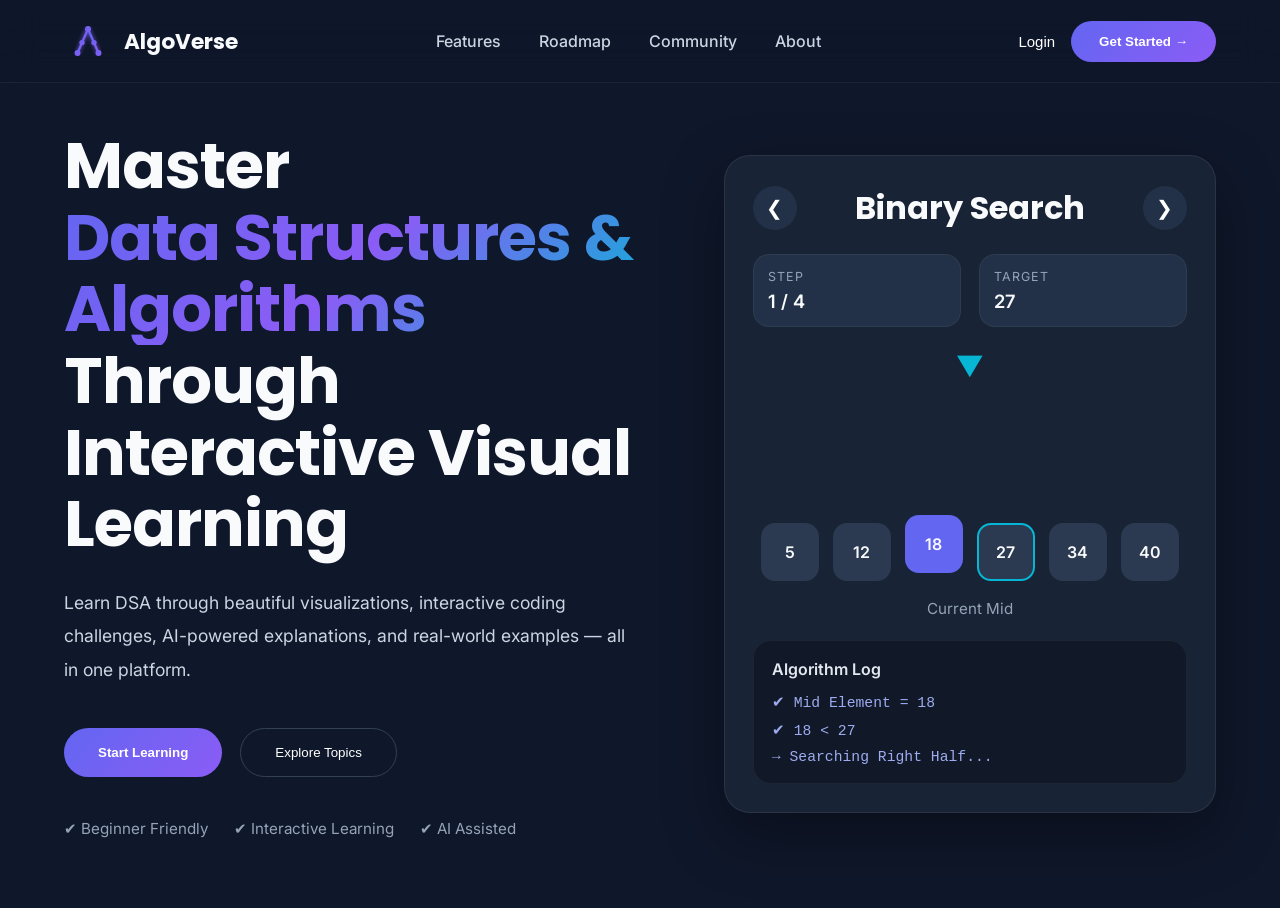
==== frontend/index.html @ 64bc66a9 "Build interactive hero demo for AlgoVerse" ====
<!DOCTYPE html>
<html lang="en">

<head>

    <meta charset="UTF-8">
    <meta name="viewport" content="width=device-width, initial-scale=1.0">

    <title>AlgoVerse | Learn DSA Visually</title>

    <link rel="icon" type="image/svg+xml" href="assets/favicon.svg">

    <!-- Google Fonts -->

    <link rel="preconnect" href="https://fonts.googleapis.com">

    <link rel="preconnect" href="https://fonts.gstatic.com" crossorigin>

    <link href="https://fonts.googleapis.com/css2?family=Inter:wght@300;400;500;600;700&family=Poppins:wght@500;600;700;800&display=swap" rel="stylesheet">

    <link rel="stylesheet" href="css/style.css">

</head>

<body>

    <!-- ===========================
            NAVBAR
    ============================ -->

    <nav class="navbar">

        <div class="container">

            <div class="logo">

                <img src="assets/logo.svg" alt="AlgoVerse Logo" class="logo-image">

                <span>AlgoVerse</span>

            </div>

            <ul class="nav-links">

                <li><a href="#">Features</a></li>

                <li><a href="#">Roadmap</a></li>

                <li><a href="#">Community</a></li>

                <li><a href="#">About</a></li>

            </ul>

            <div class="nav-buttons">

                <button class="login-btn">

                    Login

                </button>

                <button class="start-btn">

                    Get Started →

                </button>

            </div>

        </div>

    </nav>

    <!-- ===========================
            HERO
    ============================ -->

    <section class="hero">

        <div class="container hero-container">

            <!-- LEFT CONTENT -->

            <div class="hero-content">

                <h1>

                    Master

                    <span>Data Structures & Algorithms</span>

                    Through Interactive Visual Learning

                </h1>

                <p>

                    Learn DSA through beautiful visualizations,
                    interactive coding challenges,
                    AI-powered explanations,
                    and real-world examples —
                    all in one platform.

                </p>

                <div class="hero-buttons">

                    <button class="primary-btn">

                        Start Learning

                    </button>

                    <button class="secondary-btn">

                        Explore Topics

                    </button>

                </div>

                <div class="hero-features">

                    <span>✔ Beginner Friendly</span>

                    <span>✔ Interactive Learning</span>

                    <span>✔ AI Assisted</span>

                </div>

            </div>

            <!-- RIGHT DEMO -->

            <div class="hero-preview">

                <div class="preview-card">

                    <!-- HEADER -->

                    <div class="algorithm-switcher">

                        <button id="prevAlgo" class="algo-arrow">

                            ❮

                        </button>

                        <h2 id="algorithmTitle">

                            Binary Search

                        </h2>

                        <button id="nextAlgo" class="algo-arrow">

                            ❯

                        </button>

                    </div>

                    <!-- TOP INFO -->

                    <div class="demo-info">

                        <div class="info-box">

                            <span class="info-label">

                                STEP

                            </span>

                            <span id="stepNumber">

                                1 / 4

                            </span>

                        </div>

                        <div class="info-box">

                            <span class="info-label" id="infoTitle">

                                TARGET

                            </span>

                            <span id="infoValue">

                                27

                            </span>

                        </div>

                    </div>

                    <!-- VISUALIZATION -->

                    <div class="visualization">

                        <div class="pointer">

                            ▼

                        </div>

                        <div id="arrayContainer" class="array-row">

                        </div>

                        <div id="pointerLabel" class="pointer-label">

                            Current Mid

                        </div>

                    </div>

                    <!-- CONSOLE -->

                    <div class="console">

                        <div class="console-header">

                            <span>

                                Algorithm Log

                            </span>

                        </div>

                        <div class="console-output" id="consoleOutput">

                        </div>

                    </div>

                </div>

            </div>

        </div>

    </section>

    <!-- ===========================
            SCRIPTS
    ============================ -->

    <script src="js/data/algorithms.js"></script>

    <script src="js/ui/hero.js"></script>

    <script src="js/script.js"></script>

</body>

</html>
---- frontend/css/style.css ----
/* ==================================================
                GOOGLE FONTS & RESET
================================================== */

*{
    margin:0;
    padding:0;
    box-sizing:border-box;
}

html{

    scroll-behavior:smooth;

}

body{

    font-family:'Inter',sans-serif;

    background:#0F172A;

    color:#F8FAFC;

    overflow-x:hidden;

}

/* ==================================================
                DESIGN SYSTEM
================================================== */

:root{

    --bg:#0F172A;

    --surface:#182335;

    --surface-light:#223147;

    --primary:#6366F1;

    --secondary:#8B5CF6;

    --accent:#06B6D4;

    --success:#22C55E;

    --danger:#EF4444;

    --text:#F8FAFC;

    --text-light:#CBD5E1;

    --border:#334155;

    --shadow:
        0 18px 50px rgba(0,0,0,.35);

    --radius:20px;

    --transition:.35s ease;

}

/* ==================================================
                    CONTAINER
================================================== */

.container{

    width:min(90%,1300px);

    margin:auto;

}

/* ==================================================
                    NAVBAR
================================================== */

.navbar{

    position:fixed;

    top:0;

    left:0;

    width:100%;

    z-index:1000;

    backdrop-filter:blur(18px);

    background:rgba(15,23,42,.78);

    border-bottom:1px solid rgba(255,255,255,.06);

}

.navbar .container{

    height:82px;

    display:flex;

    justify-content:space-between;

    align-items:center;

}

/* ==================================================
                        LOGO
================================================== */

.logo{

    display:flex;

    align-items:center;

    gap:12px;

    cursor:pointer;

}

.logo-image{

    width:48px;

    transition:var(--transition);

}

.logo:hover .logo-image{

    transform:rotate(-8deg) scale(1.08);

}

.logo span{

    font-family:'Poppins',sans-serif;

    font-size:1.35rem;

    font-weight:700;

}

/* ==================================================
                    NAVIGATION
================================================== */

.nav-links{

    display:flex;

    list-style:none;

    gap:38px;

}

.nav-links a{

    text-decoration:none;

    color:var(--text-light);

    font-weight:500;

    transition:var(--transition);

    position:relative;

}

.nav-links a:hover{

    color:white;

}

.nav-links a::after{

    content:"";

    position:absolute;

    left:0;

    bottom:-8px;

    width:0;

    height:2px;

    border-radius:50px;

    background:linear-gradient(
        to right,
        var(--primary),
        var(--accent)
    );

    transition:.3s;

}

.nav-links a:hover::after{

    width:100%;

}

/* ==================================================
                    NAV BUTTONS
================================================== */

.nav-buttons{

    display:flex;

    gap:16px;

}

.login-btn{

    border:none;

    background:none;

    color:white;

    font-size:15px;

    cursor:pointer;

}

.start-btn{

    border:none;

    cursor:pointer;

    color:white;

    padding:13px 28px;

    border-radius:999px;

    font-weight:600;

    background:linear-gradient(
        135deg,
        var(--primary),
        var(--secondary)
    );

    transition:var(--transition);

}

.start-btn:hover{

    transform:translateY(-3px);

    box-shadow:
    0 14px 38px rgba(99,102,241,.4);

}

/* ==================================================
                    HERO SECTION
================================================== */

.hero{

    min-height:100vh;

    display:flex;

    align-items:center;

    padding:130px 0 70px;

}

/* ==================================================
                    HERO GRID
================================================== */

.hero-container{

    display:grid;

    grid-template-columns:1.1fr .95fr;

    align-items:center;

    gap:90px;

}

/* ==================================================
                    LEFT CONTENT
================================================== */

.hero-content{

    max-width:650px;

}

.hero-content h1{

    font-family:'Poppins',sans-serif;

    font-size:4rem;

    line-height:1.12;

    margin-bottom:26px;

    letter-spacing:-1px;

}

.hero-content h1 span{

    display:block;

    background:linear-gradient(
        135deg,
        #6366F1,
        #8B5CF6,
        #06B6D4
    );

    -webkit-background-clip:text;

    -webkit-text-fill-color:transparent;

}

.hero-content p{

    font-size:1.1rem;

    line-height:1.9;

    color:var(--text-light);

    margin-bottom:42px;

}

/* ==================================================
                    HERO BUTTONS
================================================== */

.hero-buttons{

    display:flex;

    gap:18px;

}

.primary-btn{

    border:none;

    cursor:pointer;

    color:white;

    padding:16px 34px;

    border-radius:999px;

    font-weight:600;

    background:linear-gradient(
        135deg,
        var(--primary),
        var(--secondary)
    );

    transition:var(--transition);

}

.primary-btn:hover{

    transform:translateY(-5px);

    box-shadow:
    0 18px 45px rgba(99,102,241,.35);

}

.secondary-btn{

    border:1px solid var(--border);

    background:transparent;

    color:white;

    cursor:pointer;

    padding:16px 34px;

    border-radius:999px;

    transition:var(--transition);

}

.secondary-btn:hover{

    background:var(--surface);

}

/* ==================================================
                    FEATURES
================================================== */

.hero-features{

    display:flex;

    flex-wrap:wrap;

    gap:26px;

    margin-top:42px;

    color:#94A3B8;

    font-size:.95rem;

}

/* ==================================================
                    RIGHT SIDE
================================================== */

.hero-preview{

    display:flex;

    justify-content:center;

    align-items:center;

    position:relative;

}

/* ==================================================
                INTERACTIVE DEMO CARD
================================================== */

.preview-card{

    width:100%;

    max-width:560px;

    min-height:640px;

    background:#182335;

    border:1px solid rgba(255,255,255,.08);

    border-radius:26px;

    box-shadow:0 22px 60px rgba(0,0,0,.35);

    padding:28px;

    display:flex;

    flex-direction:column;

    gap:22px;

    transition:.35s ease;

    position:relative;

    overflow:hidden;

}

.preview-card:hover{

    transform:translateY(-8px);

}

/* ===========================
        HEADER
=========================== */

.algorithm-switcher{

    display:flex;

    justify-content:center;

    align-items:center;

    gap:20px;

}

.algorithm-switcher h2{

    flex:1;

    text-align:center;

    font-size:2rem;

    font-weight:700;

    font-family:'Poppins',sans-serif;

}

.algo-arrow{

    width:44px;

    height:44px;

    border:none;

    border-radius:50%;

    cursor:pointer;

    background:#223147;

    color:white;

    font-size:20px;

    transition:.3s;

}

.algo-arrow:hover{

    background:linear-gradient(
        135deg,
        var(--primary),
        var(--secondary)
    );

}

/* ===========================
        INFO BOXES
=========================== */

.demo-info{

    display:grid;

    grid-template-columns:1fr 1fr;

    gap:18px;

}

.info-box{

    background:#223147;

    border:1px solid rgba(255,255,255,.05);

    border-radius:16px;

    padding:14px;

    display:flex;

    flex-direction:column;

    gap:6px;

}

.info-label{

    font-size:.78rem;

    color:#94A3B8;

    letter-spacing:1px;

}

.info-box span:last-child{

    font-size:1.15rem;

    font-weight:600;

}

/* ===========================
        VISUALIZATION
=========================== */

.visualization{

    flex:1;

    display:flex;

    flex-direction:column;

    justify-content:center;

    align-items:center;

    gap:18px;

}

.pointer{

    font-size:28px;

    color:var(--accent);

    animation:pointerFloat 2s ease-in-out infinite;

}

@keyframes pointerFloat{

    0%{

        transform:translateY(0px);

    }

    50%{

        transform:translateY(-6px);

    }

    100%{

        transform:translateY(0px);

    }

}

.array-row{

    display:flex;

    justify-content:center;

    align-items:flex-end;

    gap:14px;

    min-height:180px;

}

.array-item{

    width:58px;

    height:58px;

    display:flex;

    justify-content:center;

    align-items:center;

    border-radius:14px;

    background:#2B3A50;

    transition:.35s;

    font-weight:600;

}

.array-item.active{

    background:var(--primary);

    transform:translateY(-8px);

}

.array-item.target{

    border:2px solid var(--accent);

}

.pointer-label{

    color:#94A3B8;

    font-size:.95rem;

}

/* ===========================
        CONSOLE
=========================== */

.console{

    background:#111827;

    border-radius:18px;

    padding:18px;

    border:1px solid rgba(255,255,255,.05);

}

.console-header{

    font-weight:600;

    margin-bottom:14px;

    color:#E2E8F0;

}

.console-output{

    display:flex;

    flex-direction:column;

    gap:10px;

    font-family:monospace;

    color:#A5B4FC;

    font-size:.92rem;

}

.console-output p{

    opacity:.95;

}

/* ===========================
        BUBBLE SORT
=========================== */

.bar{

    width:50px;

    border-radius:12px 12px 0 0;

    background:linear-gradient(
        to top,
        var(--primary),
        var(--secondary)
    );

    position:relative;

    transition:.45s;

    display:flex;

    justify-content:center;

}

.bar span{

    position:absolute;

    top:-28px;

    color:white;

    font-weight:600;

}

.bar.active{

    background:var(--accent);

}

.bar.target{

    outline:3px solid white;

}
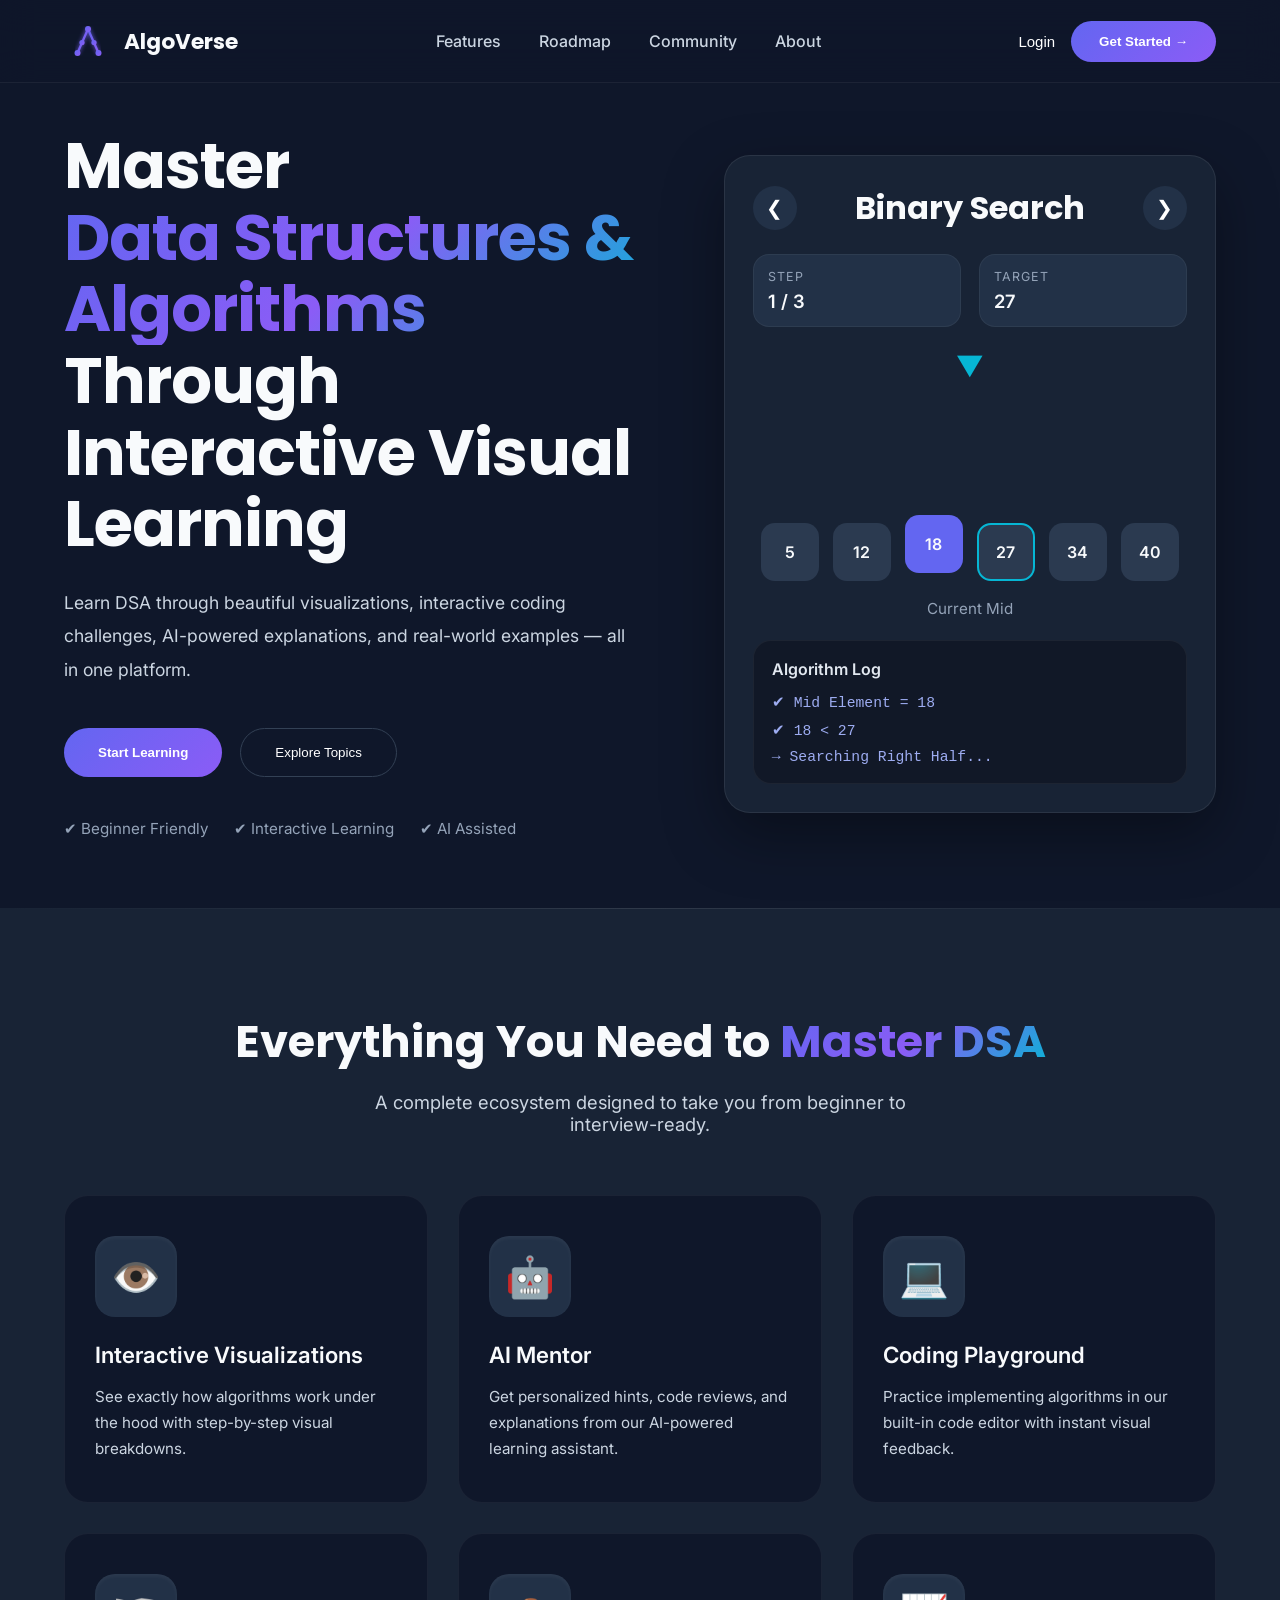
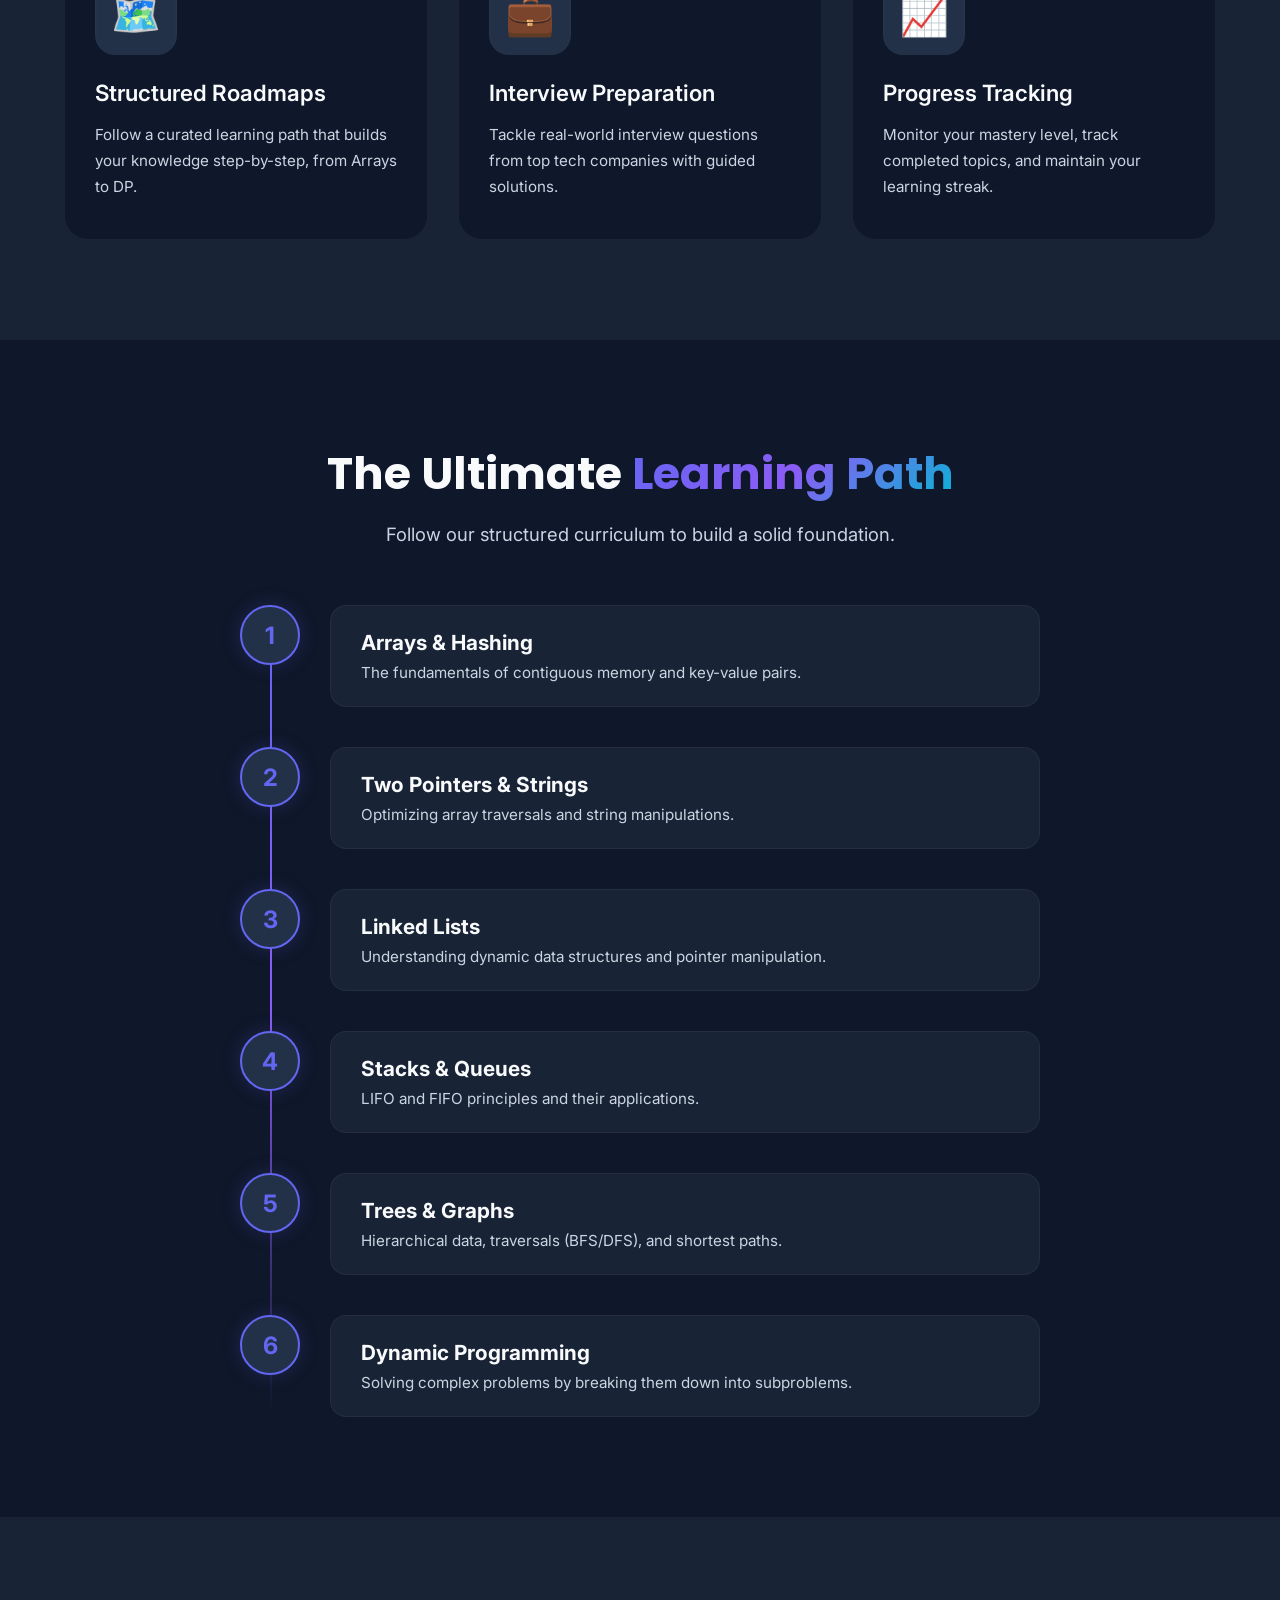
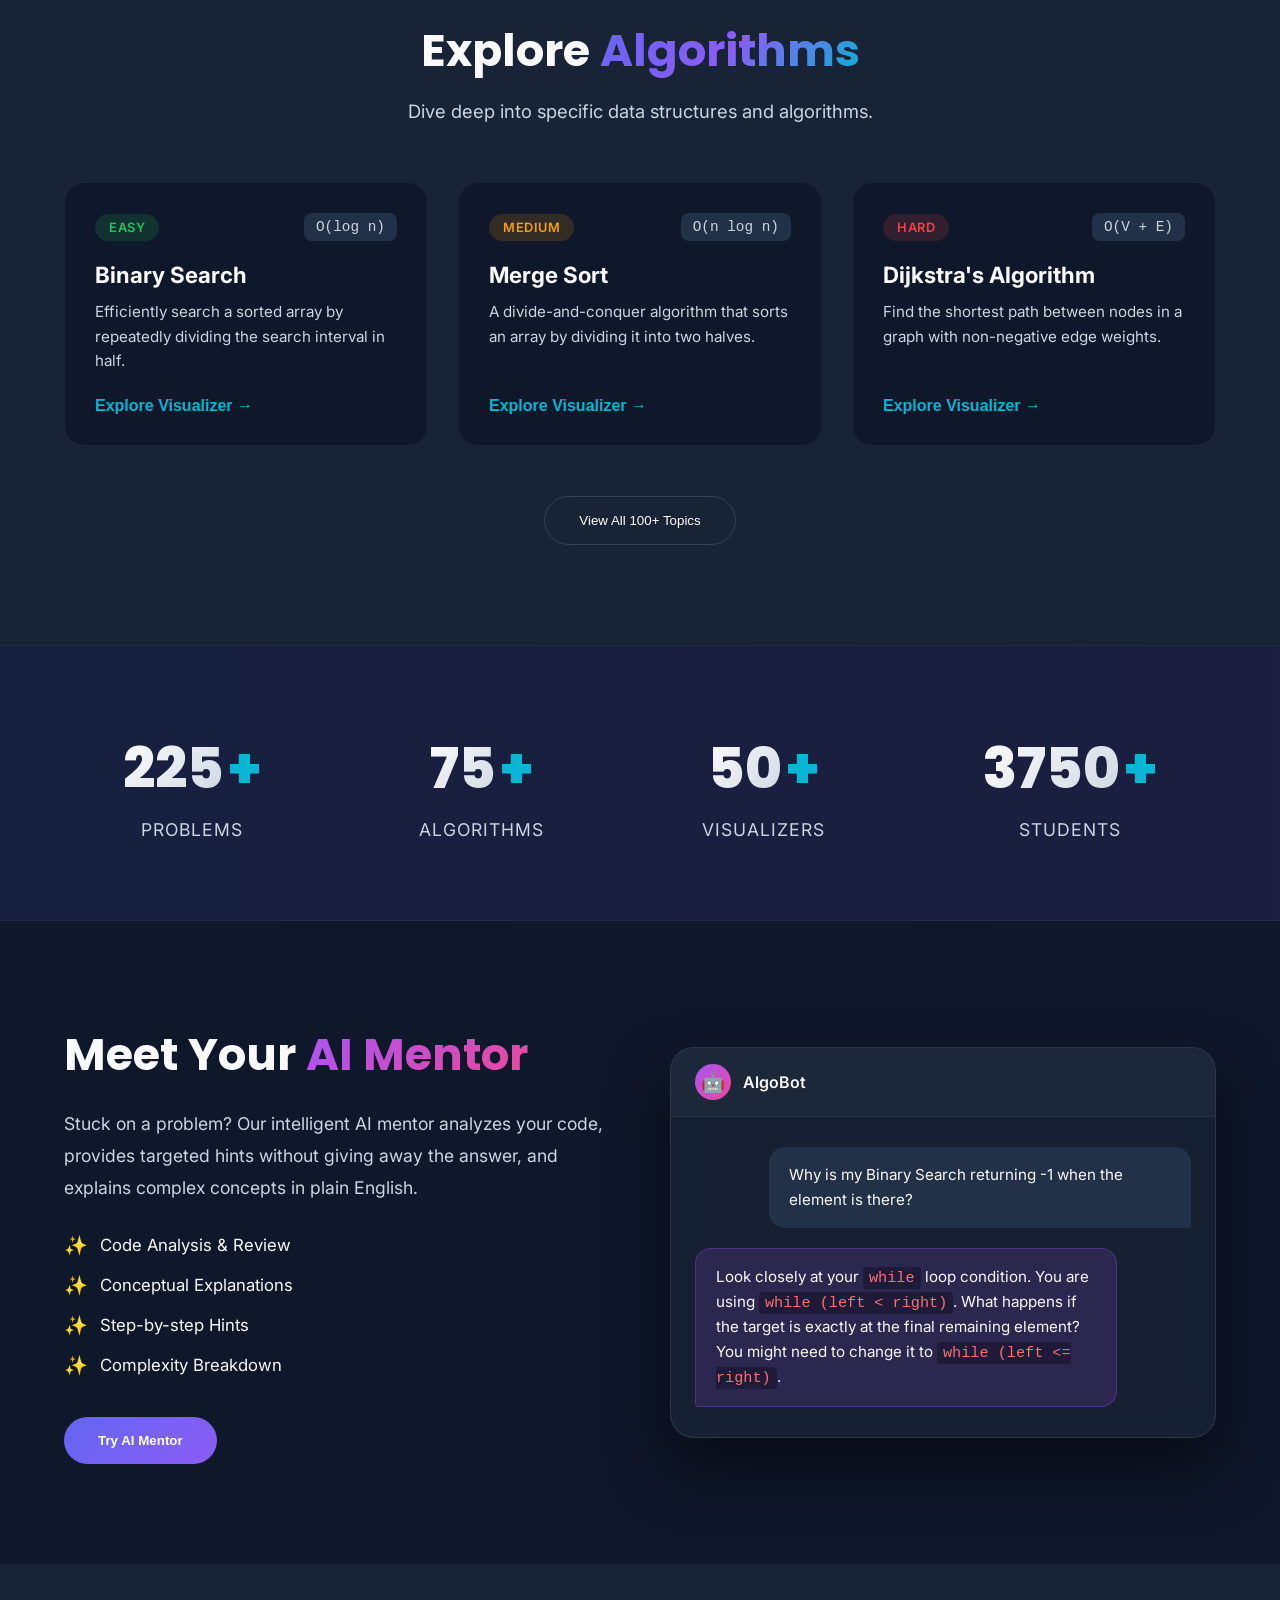
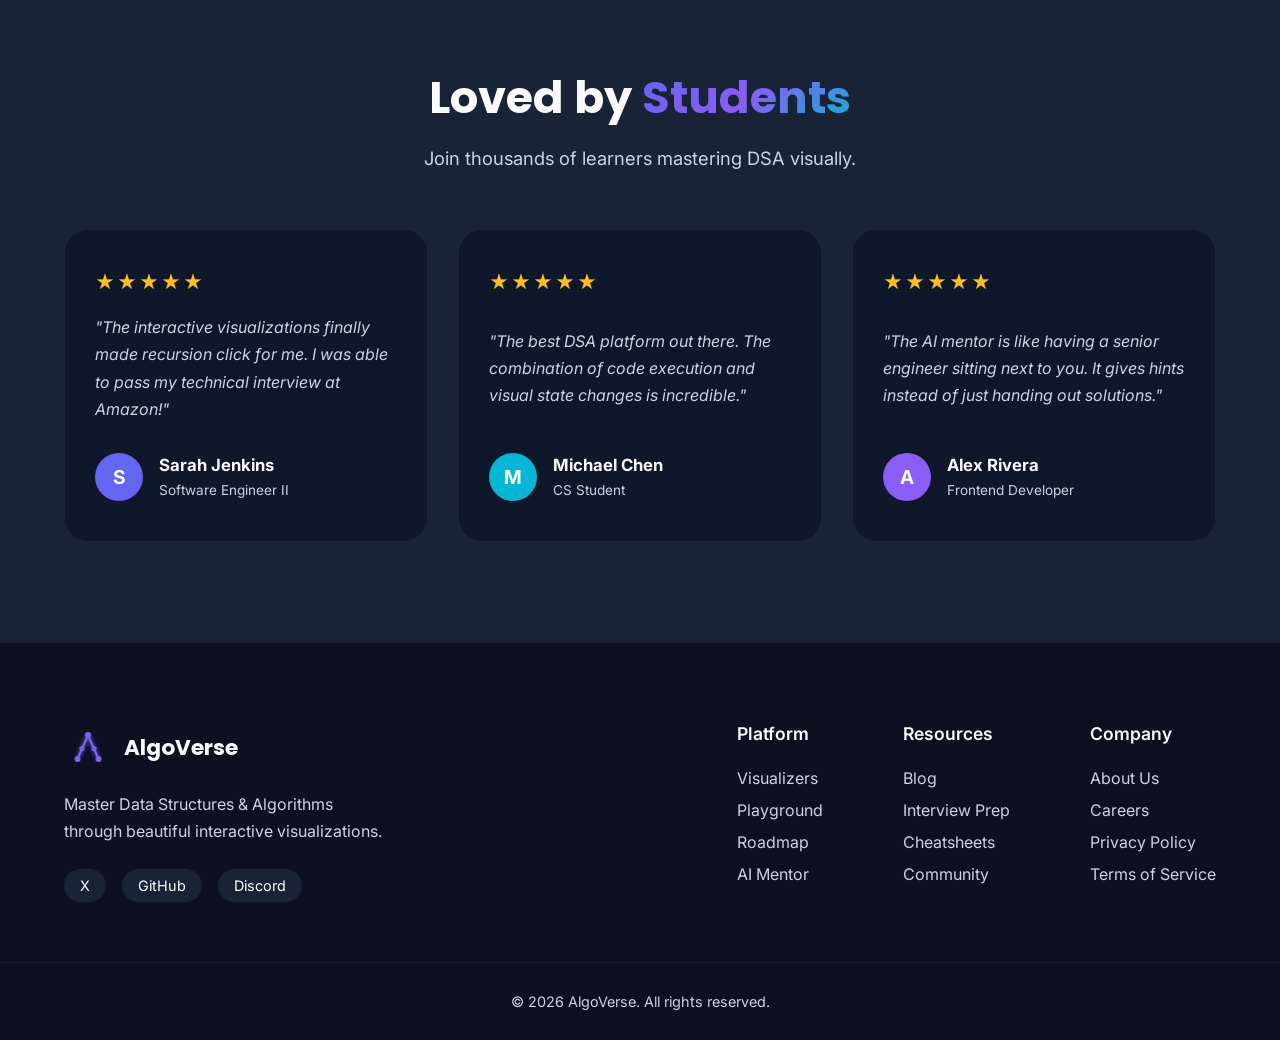
==== commit f89534f7: "Phase 2 Completed — Interactive DSA Visualizer & Animation Engine" ====
--- a/frontend/index.html
+++ b/frontend/index.html
@@ -112,7 +112,7 @@
 
                     </button>
 
-                    <button class="secondary-btn">
+                    <button class="secondary-btn" onclick="window.location.href='visualizer.html'">
 
                         Explore Topics
 
@@ -137,6 +137,7 @@
             <div class="hero-preview">
 
                 <div class="preview-card">
+                    <div id="demoContent">
 
                     <!-- HEADER -->
 
@@ -161,7 +162,7 @@
                         </button>
 
                     </div>
-
+                    </div>
                     <!-- TOP INFO -->
 
                     <div class="demo-info">
@@ -251,12 +252,323 @@
     </section>
 
     <!-- ===========================
+            FEATURES
+    ============================ -->
+
+    <section class="features" id="features">
+        <div class="container">
+            <div class="section-header">
+                <h2>Everything You Need to <span>Master DSA</span></h2>
+                <p>A complete ecosystem designed to take you from beginner to interview-ready.</p>
+            </div>
+            <div class="features-grid">
+                <div class="feature-card">
+                    <div class="feature-icon">👁️</div>
+                    <h3>Interactive Visualizations</h3>
+                    <p>See exactly how algorithms work under the hood with step-by-step visual breakdowns.</p>
+                </div>
+                <div class="feature-card">
+                    <div class="feature-icon">🤖</div>
+                    <h3>AI Mentor</h3>
+                    <p>Get personalized hints, code reviews, and explanations from our AI-powered learning assistant.</p>
+                </div>
+                <div class="feature-card">
+                    <div class="feature-icon">💻</div>
+                    <h3>Coding Playground</h3>
+                    <p>Practice implementing algorithms in our built-in code editor with instant visual feedback.</p>
+                </div>
+                <div class="feature-card">
+                    <div class="feature-icon">🗺️</div>
+                    <h3>Structured Roadmaps</h3>
+                    <p>Follow a curated learning path that builds your knowledge step-by-step, from Arrays to DP.</p>
+                </div>
+                <div class="feature-card">
+                    <div class="feature-icon">💼</div>
+                    <h3>Interview Preparation</h3>
+                    <p>Tackle real-world interview questions from top tech companies with guided solutions.</p>
+                </div>
+                <div class="feature-card">
+                    <div class="feature-icon">📈</div>
+                    <h3>Progress Tracking</h3>
+                    <p>Monitor your mastery level, track completed topics, and maintain your learning streak.</p>
+                </div>
+            </div>
+        </div>
+    </section>
+
+    <!-- ===========================
+            DSA ROADMAP
+    ============================ -->
+
+    <section class="roadmap-section" id="roadmap">
+        <div class="container">
+            <div class="section-header">
+                <h2>The Ultimate <span>Learning Path</span></h2>
+                <p>Follow our structured curriculum to build a solid foundation.</p>
+            </div>
+            <div class="roadmap-container">
+                <div class="roadmap-node">
+                    <div class="node-circle">1</div>
+                    <div class="node-content">
+                        <h3>Arrays & Hashing</h3>
+                        <p>The fundamentals of contiguous memory and key-value pairs.</p>
+                    </div>
+                </div>
+                <div class="roadmap-node">
+                    <div class="node-circle">2</div>
+                    <div class="node-content">
+                        <h3>Two Pointers & Strings</h3>
+                        <p>Optimizing array traversals and string manipulations.</p>
+                    </div>
+                </div>
+                <div class="roadmap-node">
+                    <div class="node-circle">3</div>
+                    <div class="node-content">
+                        <h3>Linked Lists</h3>
+                        <p>Understanding dynamic data structures and pointer manipulation.</p>
+                    </div>
+                </div>
+                <div class="roadmap-node">
+                    <div class="node-circle">4</div>
+                    <div class="node-content">
+                        <h3>Stacks & Queues</h3>
+                        <p>LIFO and FIFO principles and their applications.</p>
+                    </div>
+                </div>
+                <div class="roadmap-node">
+                    <div class="node-circle">5</div>
+                    <div class="node-content">
+                        <h3>Trees & Graphs</h3>
+                        <p>Hierarchical data, traversals (BFS/DFS), and shortest paths.</p>
+                    </div>
+                </div>
+                <div class="roadmap-node">
+                    <div class="node-circle">6</div>
+                    <div class="node-content">
+                        <h3>Dynamic Programming</h3>
+                        <p>Solving complex problems by breaking them down into subproblems.</p>
+                    </div>
+                </div>
+            </div>
+        </div>
+    </section>
+
+    <!-- ===========================
+            TOPICS
+    ============================ -->
+
+    <section class="topics-section" id="topics">
+        <div class="container">
+            <div class="section-header">
+                <h2>Explore <span>Algorithms</span></h2>
+                <p>Dive deep into specific data structures and algorithms.</p>
+            </div>
+            <div class="topics-grid">
+                <div class="topic-card">
+                    <div class="topic-header">
+                        <span class="difficulty easy">Easy</span>
+                        <span class="time-complexity">O(log n)</span>
+                    </div>
+                    <h3>Binary Search</h3>
+                    <p>Efficiently search a sorted array by repeatedly dividing the search interval in half.</p>
+                    <button class="explore-btn" onclick="window.location.href='visualizer.html'">Explore Visualizer →</button>
+                </div>
+                <div class="topic-card">
+                    <div class="topic-header">
+                        <span class="difficulty medium">Medium</span>
+                        <span class="time-complexity">O(n log n)</span>
+                    </div>
+                    <h3>Merge Sort</h3>
+                    <p>A divide-and-conquer algorithm that sorts an array by dividing it into two halves.</p>
+                    <button class="explore-btn" onclick="window.location.href='visualizer.html'">Explore Visualizer →</button>
+                </div>
+                <div class="topic-card">
+                    <div class="topic-header">
+                        <span class="difficulty hard">Hard</span>
+                        <span class="time-complexity">O(V + E)</span>
+                    </div>
+                    <h3>Dijkstra's Algorithm</h3>
+                    <p>Find the shortest path between nodes in a graph with non-negative edge weights.</p>
+                    <button class="explore-btn" onclick="window.location.href='visualizer.html'">Explore Visualizer →</button>
+                </div>
+            </div>
+            <div class="view-all-container">
+                <button class="secondary-btn">View All 100+ Topics</button>
+            </div>
+        </div>
+    </section>
+
+    <!-- ===========================
+            STATISTICS
+    ============================ -->
+
+    <section class="stats-section" id="stats">
+        <div class="container stats-container">
+            <div class="stat-box">
+                <h3 class="counter" data-target="500">0</h3>
+                <span class="plus">+</span>
+                <p>Problems</p>
+            </div>
+            <div class="stat-box">
+                <h3 class="counter" data-target="100">0</h3>
+                <span class="plus">+</span>
+                <p>Algorithms</p>
+            </div>
+            <div class="stat-box">
+                <h3 class="counter" data-target="50">0</h3>
+                <span class="plus">+</span>
+                <p>Visualizers</p>
+            </div>
+            <div class="stat-box">
+                <h3 class="counter" data-target="10000">0</h3>
+                <span class="plus">+</span>
+                <p>Students</p>
+            </div>
+        </div>
+    </section>
+
+    <!-- ===========================
+            AI MENTOR PREVIEW
+    ============================ -->
+
+    <section class="ai-preview" id="ai-mentor">
+        <div class="container ai-container">
+            <div class="ai-content">
+                <h2>Meet Your <span>AI Mentor</span></h2>
+                <p>Stuck on a problem? Our intelligent AI mentor analyzes your code, provides targeted hints without giving away the answer, and explains complex concepts in plain English.</p>
+                <ul class="ai-features">
+                    <li><span class="ai-check">✨</span> Code Analysis & Review</li>
+                    <li><span class="ai-check">✨</span> Conceptual Explanations</li>
+                    <li><span class="ai-check">✨</span> Step-by-step Hints</li>
+                    <li><span class="ai-check">✨</span> Complexity Breakdown</li>
+                </ul>
+                <button class="primary-btn">Try AI Mentor</button>
+            </div>
+            <div class="ai-visual">
+                <div class="ai-chat-card">
+                    <div class="chat-header">
+                        <div class="ai-avatar">🤖</div>
+                        <span>AlgoBot</span>
+                    </div>
+                    <div class="chat-body">
+                        <div class="chat-msg user-msg">
+                            <p>Why is my Binary Search returning -1 when the element is there?</p>
+                        </div>
+                        <div class="chat-msg ai-msg">
+                            <p>Look closely at your <code>while</code> loop condition. You are using <code>while (left < right)</code>. What happens if the target is exactly at the final remaining element? You might need to change it to <code>while (left <= right)</code>.</p>
+                        </div>
+                    </div>
+                </div>
+            </div>
+        </div>
+    </section>
+
+    <!-- ===========================
+            TESTIMONIALS
+    ============================ -->
+
+    <section class="testimonials" id="community">
+        <div class="container">
+            <div class="section-header">
+                <h2>Loved by <span>Students</span></h2>
+                <p>Join thousands of learners mastering DSA visually.</p>
+            </div>
+            <div class="testimonials-grid">
+                <div class="testimonial-card">
+                    <div class="rating">★★★★★</div>
+                    <p>"The interactive visualizations finally made recursion click for me. I was able to pass my technical interview at Amazon!"</p>
+                    <div class="user-info">
+                        <div class="user-avatar" style="background: var(--primary);">S</div>
+                        <div>
+                            <h4>Sarah Jenkins</h4>
+                            <span>Software Engineer II</span>
+                        </div>
+                    </div>
+                </div>
+                <div class="testimonial-card">
+                    <div class="rating">★★★★★</div>
+                    <p>"The best DSA platform out there. The combination of code execution and visual state changes is incredible."</p>
+                    <div class="user-info">
+                        <div class="user-avatar" style="background: var(--accent);">M</div>
+                        <div>
+                            <h4>Michael Chen</h4>
+                            <span>CS Student</span>
+                        </div>
+                    </div>
+                </div>
+                <div class="testimonial-card">
+                    <div class="rating">★★★★★</div>
+                    <p>"The AI mentor is like having a senior engineer sitting next to you. It gives hints instead of just handing out solutions."</p>
+                    <div class="user-info">
+                        <div class="user-avatar" style="background: var(--secondary);">A</div>
+                        <div>
+                            <h4>Alex Rivera</h4>
+                            <span>Frontend Developer</span>
+                        </div>
+                    </div>
+                </div>
+            </div>
+        </div>
+    </section>
+
+    <!-- ===========================
+            FOOTER
+    ============================ -->
+
+    <footer class="footer">
+        <div class="container footer-container">
+            <div class="footer-brand">
+                <div class="logo">
+                    <img src="assets/logo.svg" alt="AlgoVerse Logo" class="logo-image" onerror="this.src='data:image/svg+xml;utf8,<svg xmlns=\'http://www.w3.org/2000/svg\' width=\'48\' height=\'48\'><circle cx=\'24\' cy=\'24\' r=\'24\' fill=\'%236366F1\'/></svg>'">
+                    <span>AlgoVerse</span>
+                </div>
+                <p>Master Data Structures & Algorithms through beautiful interactive visualizations.</p>
+                <div class="social-links">
+                    <a href="#">X</a>
+                    <a href="#">GitHub</a>
+                    <a href="#">Discord</a>
+                </div>
+            </div>
+            <div class="footer-links">
+                <div class="link-column">
+                    <h4>Platform</h4>
+                    <a href="visualizer.html">Visualizers</a>
+                    <a href="#">Playground</a>
+                    <a href="#">Roadmap</a>
+                    <a href="#">AI Mentor</a>
+                </div>
+                <div class="link-column">
+                    <h4>Resources</h4>
+                    <a href="#">Blog</a>
+                    <a href="#">Interview Prep</a>
+                    <a href="#">Cheatsheets</a>
+                    <a href="#">Community</a>
+                </div>
+                <div class="link-column">
+                    <h4>Company</h4>
+                    <a href="#">About Us</a>
+                    <a href="#">Careers</a>
+                    <a href="#">Privacy Policy</a>
+                    <a href="#">Terms of Service</a>
+                </div>
+            </div>
+        </div>
+        <div class="footer-bottom">
+            <p>&copy; 2026 AlgoVerse. All rights reserved.</p>
+        </div>
+    </footer>
+
+    <!-- ===========================
             SCRIPTS
     ============================ -->
 
     <script src="js/data/algorithms.js"></script>
 
+    <script src="js/algorithms/binarySearch.js"></script>
+    <script src="js/algorithms/bubbleSort.js"></script>
+
     <script src="js/ui/hero.js"></script>
+    <script src="js/ui/stats.js"></script>
 
     <script src="js/script.js"></script>
 
--- a/frontend/css/style.css
+++ b/frontend/css/style.css
@@ -137,7 +137,9 @@
 
 .logo:hover .logo-image{
 
-    transform:rotate(-8deg) scale(1.08);
+    transform:rotate(-10deg) scale(1.12);
+
+    filter:drop-shadow(0 0 10px rgba(99,102,241,.6));
 
 }
 
@@ -182,6 +184,7 @@
 .nav-links a:hover{
 
     color:white;
+    transform:translateY(-2px);
 
 }
 
@@ -399,10 +402,9 @@
 
 .primary-btn:hover{
 
-    transform:translateY(-5px);
-
-    box-shadow:
-    0 18px 45px rgba(99,102,241,.35);
+    transform:translateY(-4px) scale(1.03);
+
+    box-shadow:0 18px 45px rgba(99,102,241,.45);
 
 }
 
@@ -427,6 +429,8 @@
 .secondary-btn:hover{
 
     background:var(--surface);
+
+    transform:translateY(-4px);
 
 }
 
@@ -826,4 +830,742 @@
 
     outline:3px solid white;
 
+}
+
+/*==================================================
+                HERO ANIMATIONS
+==================================================*/
+
+.hero-content{
+
+    opacity:0;
+
+    transform:translateX(-60px);
+
+    animation:heroContent .9s ease forwards;
+
+}
+
+.preview-card{
+
+    opacity:0;
+
+    transform:translateX(60px);
+
+    animation:heroCard 1s ease .2s forwards;
+
+}
+
+@keyframes heroContent{
+
+    from{
+
+        opacity:0;
+
+        transform:translateX(-60px);
+
+    }
+
+    to{
+
+        opacity:1;
+
+        transform:translateX(0);
+
+    }
+
+}
+
+@keyframes heroCard{
+
+    from{
+
+        opacity:0;
+
+        transform:translateX(60px);
+
+    }
+
+    to{
+
+        opacity:1;
+
+        transform:translateX(0);
+
+    }
+
+}
+
+.preview-card{
+
+    transition:
+        opacity .35s ease,
+        transform .35s ease,
+        box-shadow .35s ease;
+
+}
+
+#demoContent{
+
+    transition:
+        opacity .35s ease,
+        transform .35s ease;
+
+}
+
+/*=========================================
+        BUBBLE SORT SWAP ANIMATION
+=========================================*/
+
+.bar{
+
+    transition:
+        height .45s ease,
+        transform .45s ease,
+        background .35s ease;
+
+}
+
+.bar.swap{
+
+    animation:swapBar .55s ease;
+
+}
+
+@keyframes swapBar{
+
+    0%{
+
+        transform:translateY(0);
+
+    }
+
+    35%{
+
+        transform:translateY(-18px);
+
+    }
+
+    70%{
+
+        transform:translateY(-18px);
+
+    }
+
+    100%{
+
+        transform:translateY(0);
+
+    }
+
+}
+
+/* =========================================
+        GLOBAL SECTION STYLES
+========================================= */
+
+section {
+    padding: 100px 0;
+}
+
+.section-header {
+    text-align: center;
+    margin-bottom: 60px;
+}
+
+.section-header h2 {
+    font-family: 'Poppins', sans-serif;
+    font-size: 2.8rem;
+    margin-bottom: 16px;
+}
+
+.section-header h2 span {
+    background: linear-gradient(135deg, var(--primary), var(--secondary), var(--accent));
+    -webkit-background-clip: text;
+    -webkit-text-fill-color: transparent;
+}
+
+.section-header p {
+    color: var(--text-light);
+    font-size: 1.15rem;
+    max-width: 600px;
+    margin: 0 auto;
+}
+
+/* =========================================
+        FEATURES SECTION
+========================================= */
+
+.features {
+    background: var(--surface);
+    position: relative;
+}
+
+.features::before {
+    content: '';
+    position: absolute;
+    top: 0; left: 0; width: 100%; height: 1px;
+    background: linear-gradient(90deg, transparent, rgba(255,255,255,0.1), transparent);
+}
+
+.features-grid {
+    display: grid;
+    grid-template-columns: repeat(auto-fit, minmax(320px, 1fr));
+    gap: 30px;
+}
+
+.feature-card {
+    background: var(--bg);
+    border: 1px solid rgba(255,255,255,0.05);
+    border-radius: 24px;
+    padding: 40px 30px;
+    transition: var(--transition);
+}
+
+.feature-card:hover {
+    transform: translateY(-8px);
+    border-color: rgba(99,102,241,0.3);
+    box-shadow: 0 20px 40px rgba(0,0,0,0.4);
+}
+
+.feature-icon {
+    font-size: 2.5rem;
+    margin-bottom: 24px;
+    display: inline-block;
+    padding: 16px;
+    background: var(--surface-light);
+    border-radius: 20px;
+    box-shadow: inset 0 2px 4px rgba(255,255,255,0.05);
+}
+
+.feature-card h3 {
+    font-size: 1.4rem;
+    margin-bottom: 16px;
+    font-weight: 600;
+}
+
+.feature-card p {
+    color: var(--text-light);
+    line-height: 1.7;
+    font-size: 0.95rem;
+}
+
+/* =========================================
+        DSA ROADMAP SECTION
+========================================= */
+
+.roadmap-section {
+    background: var(--bg);
+}
+
+.roadmap-container {
+    max-width: 800px;
+    margin: 0 auto;
+    display: flex;
+    flex-direction: column;
+    gap: 40px;
+    position: relative;
+}
+
+.roadmap-container::before {
+    content: '';
+    position: absolute;
+    left: 30px;
+    top: 0;
+    bottom: 0;
+    width: 2px;
+    background: linear-gradient(to bottom, var(--primary), var(--secondary), transparent);
+    z-index: 0;
+}
+
+.roadmap-node {
+    display: flex;
+    align-items: flex-start;
+    gap: 30px;
+    position: relative;
+    z-index: 1;
+}
+
+.node-circle {
+    width: 60px;
+    height: 60px;
+    border-radius: 50%;
+    background: var(--surface-light);
+    border: 2px solid var(--primary);
+    display: flex;
+    justify-content: center;
+    align-items: center;
+    font-size: 1.5rem;
+    font-weight: 700;
+    color: var(--primary);
+    box-shadow: 0 0 20px rgba(99,102,241,0.2);
+    flex-shrink: 0;
+    transition: var(--transition);
+}
+
+.roadmap-node:hover .node-circle {
+    background: var(--primary);
+    color: white;
+    box-shadow: 0 0 30px rgba(99,102,241,0.6);
+    transform: scale(1.1);
+}
+
+.node-content {
+    background: var(--surface);
+    padding: 24px 30px;
+    border-radius: 16px;
+    border: 1px solid rgba(255,255,255,0.05);
+    flex: 1;
+    transition: var(--transition);
+}
+
+.roadmap-node:hover .node-content {
+    border-color: rgba(99,102,241,0.3);
+    transform: translateX(10px);
+}
+
+.node-content h3 {
+    font-size: 1.3rem;
+    margin-bottom: 8px;
+}
+
+.node-content p {
+    color: var(--text-light);
+    font-size: 0.95rem;
+}
+
+/* =========================================
+        TOPICS SECTION
+========================================= */
+
+.topics-section {
+    background: var(--surface);
+}
+
+.topics-grid {
+    display: grid;
+    grid-template-columns: repeat(auto-fit, minmax(340px, 1fr));
+    gap: 30px;
+    margin-bottom: 50px;
+}
+
+.topic-card {
+    background: var(--bg);
+    border-radius: 20px;
+    padding: 30px;
+    border: 1px solid rgba(255,255,255,0.05);
+    transition: var(--transition);
+    display: flex;
+    flex-direction: column;
+}
+
+.topic-card:hover {
+    transform: translateY(-8px);
+    box-shadow: var(--shadow);
+    border-color: rgba(255,255,255,0.1);
+}
+
+.topic-header {
+    display: flex;
+    justify-content: space-between;
+    align-items: center;
+    margin-bottom: 20px;
+}
+
+.difficulty {
+    padding: 6px 14px;
+    border-radius: 50px;
+    font-size: 0.8rem;
+    font-weight: 600;
+    text-transform: uppercase;
+    letter-spacing: 0.5px;
+}
+
+.difficulty.easy {
+    background: rgba(34,197,94,0.15);
+    color: var(--success);
+}
+
+.difficulty.medium {
+    background: rgba(245,158,11,0.15);
+    color: #F59E0B;
+}
+
+.difficulty.hard {
+    background: rgba(239,68,68,0.15);
+    color: var(--danger);
+}
+
+.time-complexity {
+    color: var(--text-light);
+    font-family: monospace;
+    font-size: 0.9rem;
+    background: var(--surface-light);
+    padding: 6px 12px;
+    border-radius: 8px;
+}
+
+.topic-card h3 {
+    font-size: 1.4rem;
+    margin-bottom: 12px;
+}
+
+.topic-card p {
+    color: var(--text-light);
+    font-size: 0.95rem;
+    line-height: 1.6;
+    margin-bottom: 24px;
+    flex: 1;
+}
+
+.explore-btn {
+    background: none;
+    border: none;
+    color: var(--accent);
+    font-size: 1rem;
+    font-weight: 600;
+    cursor: pointer;
+    text-align: left;
+    transition: var(--transition);
+    display: flex;
+    align-items: center;
+    gap: 8px;
+}
+
+.explore-btn:hover {
+    color: white;
+    gap: 12px;
+}
+
+.view-all-container {
+    text-align: center;
+}
+
+/* =========================================
+        STATISTICS SECTION
+========================================= */
+
+.stats-section {
+    background: linear-gradient(to right, rgba(99,102,241,0.1), rgba(139,92,246,0.1));
+    border-top: 1px solid rgba(255,255,255,0.05);
+    border-bottom: 1px solid rgba(255,255,255,0.05);
+    padding: 80px 0;
+}
+
+.stats-container {
+    display: flex;
+    justify-content: space-around;
+    flex-wrap: wrap;
+    gap: 40px;
+    text-align: center;
+}
+
+.stat-box h3 {
+    font-size: 3.5rem;
+    font-family: 'Poppins', sans-serif;
+    font-weight: 800;
+    display: inline-block;
+    background: linear-gradient(135deg, white, var(--text-light));
+    -webkit-background-clip: text;
+    -webkit-text-fill-color: transparent;
+    margin-bottom: 8px;
+}
+
+.stat-box .plus {
+    font-size: 3.5rem;
+    font-family: 'Poppins', sans-serif;
+    font-weight: 800;
+    color: var(--accent);
+}
+
+.stat-box p {
+    color: var(--text-light);
+    font-size: 1.1rem;
+    letter-spacing: 1px;
+    text-transform: uppercase;
+}
+
+/* =========================================
+        AI MENTOR PREVIEW
+========================================= */
+
+.ai-preview {
+    background: var(--bg);
+}
+
+.ai-container {
+    display: grid;
+    grid-template-columns: 1fr 1fr;
+    gap: 60px;
+    align-items: center;
+}
+
+.ai-content h2 {
+    font-family: 'Poppins', sans-serif;
+    font-size: 2.8rem;
+    margin-bottom: 20px;
+}
+
+.ai-content h2 span {
+    background: linear-gradient(135deg, #A855F7, #EC4899);
+    -webkit-background-clip: text;
+    -webkit-text-fill-color: transparent;
+}
+
+.ai-content p {
+    color: var(--text-light);
+    font-size: 1.1rem;
+    line-height: 1.8;
+    margin-bottom: 30px;
+}
+
+.ai-features {
+    list-style: none;
+    margin-bottom: 40px;
+}
+
+.ai-features li {
+    font-size: 1.05rem;
+    margin-bottom: 16px;
+    display: flex;
+    align-items: center;
+    gap: 12px;
+}
+
+.ai-check {
+    font-size: 1.2rem;
+}
+
+.ai-visual {
+    position: relative;
+}
+
+.ai-chat-card {
+    background: rgba(24,35,53,0.8);
+    backdrop-filter: blur(20px);
+    border: 1px solid rgba(255,255,255,0.1);
+    border-radius: 24px;
+    overflow: hidden;
+    box-shadow: 0 30px 60px rgba(0,0,0,0.5);
+}
+
+.chat-header {
+    background: rgba(255,255,255,0.03);
+    padding: 16px 24px;
+    display: flex;
+    align-items: center;
+    gap: 12px;
+    border-bottom: 1px solid rgba(255,255,255,0.05);
+    font-weight: 600;
+}
+
+.ai-avatar {
+    background: linear-gradient(135deg, #A855F7, #EC4899);
+    width: 36px; height: 36px;
+    border-radius: 50%;
+    display: flex; justify-content: center; align-items: center;
+    font-size: 1.2rem;
+}
+
+.chat-body {
+    padding: 30px 24px;
+    display: flex; flex-direction: column; gap: 20px;
+}
+
+.chat-msg {
+    max-width: 85%;
+    padding: 16px 20px;
+    border-radius: 16px;
+    line-height: 1.6;
+    font-size: 0.95rem;
+}
+
+.user-msg {
+    background: var(--surface-light);
+    align-self: flex-end;
+    border-bottom-right-radius: 4px;
+}
+
+.ai-msg {
+    background: rgba(168,85,247,0.15);
+    border: 1px solid rgba(168,85,247,0.3);
+    align-self: flex-start;
+    border-bottom-left-radius: 4px;
+}
+
+.ai-msg code {
+    background: rgba(0,0,0,0.3);
+    padding: 2px 6px;
+    border-radius: 4px;
+    font-family: monospace;
+    color: #F87171;
+}
+
+/* =========================================
+        TESTIMONIALS SECTION
+========================================= */
+
+.testimonials {
+    background: var(--surface);
+}
+
+.testimonials-grid {
+    display: grid;
+    grid-template-columns: repeat(auto-fit, minmax(320px, 1fr));
+    gap: 30px;
+}
+
+.testimonial-card {
+    background: var(--bg);
+    border-radius: 24px;
+    padding: 40px 30px;
+    border: 1px solid rgba(255,255,255,0.05);
+    display: flex; flex-direction: column;
+    justify-content: space-between;
+    transition: var(--transition);
+}
+
+.testimonial-card:hover {
+    transform: translateY(-8px);
+    box-shadow: var(--shadow);
+}
+
+.rating {
+    color: #FBBF24;
+    font-size: 1.2rem;
+    margin-bottom: 20px;
+    letter-spacing: 2px;
+}
+
+.testimonial-card p {
+    font-style: italic;
+    color: var(--text-light);
+    line-height: 1.7;
+    margin-bottom: 30px;
+}
+
+.user-info {
+    display: flex;
+    align-items: center;
+    gap: 16px;
+}
+
+.user-avatar {
+    width: 48px; height: 48px;
+    border-radius: 50%;
+    display: flex; justify-content: center; align-items: center;
+    font-size: 1.2rem; font-weight: 700;
+}
+
+.user-info h4 {
+    font-size: 1.05rem;
+    margin-bottom: 4px;
+}
+
+.user-info span {
+    font-size: 0.85rem;
+    color: var(--text-light);
+}
+
+/* =========================================
+        FOOTER
+========================================= */
+
+.footer {
+    background: #0B1120;
+    padding: 80px 0 30px;
+    border-top: 1px solid rgba(255,255,255,0.05);
+}
+
+.footer-container {
+    display: flex;
+    justify-content: space-between;
+    flex-wrap: wrap;
+    gap: 60px;
+    margin-bottom: 60px;
+}
+
+.footer-brand {
+    max-width: 320px;
+}
+
+.footer-brand .logo {
+    margin-bottom: 20px;
+}
+
+.footer-brand p {
+    color: var(--text-light);
+    line-height: 1.7;
+    margin-bottom: 24px;
+}
+
+.social-links {
+    display: flex; gap: 16px;
+}
+
+.social-links a {
+    color: white; text-decoration: none;
+    background: var(--surface);
+    padding: 8px 16px; border-radius: 50px;
+    font-size: 0.9rem; transition: var(--transition);
+}
+
+.social-links a:hover {
+    background: var(--primary);
+}
+
+.footer-links {
+    display: flex; gap: 80px; flex-wrap: wrap;
+}
+
+.link-column h4 {
+    font-size: 1.1rem;
+    margin-bottom: 24px;
+    font-weight: 600;
+}
+
+.link-column a {
+    display: block;
+    color: var(--text-light);
+    text-decoration: none;
+    margin-bottom: 12px;
+    transition: var(--transition);
+}
+
+.link-column a:hover {
+    color: var(--primary);
+    transform: translateX(4px);
+}
+
+.footer-bottom {
+    text-align: center;
+    border-top: 1px solid rgba(255,255,255,0.05);
+    padding-top: 30px;
+    color: var(--text-light);
+    font-size: 0.9rem;
+}
+
+/* =========================================
+        RESPONSIVE ADJUSTMENTS
+========================================= */
+
+@media (max-width: 992px) {
+    .ai-container {
+        grid-template-columns: 1fr;
+    }
+}
+
+@media (max-width: 768px) {
+    .roadmap-container::before {
+        left: 20px;
+    }
+    .node-circle {
+        width: 44px; height: 44px; font-size: 1.2rem;
+    }
+    .roadmap-node {
+        gap: 16px;
+    }
+    .footer-links {
+        gap: 40px;
+    }
 }
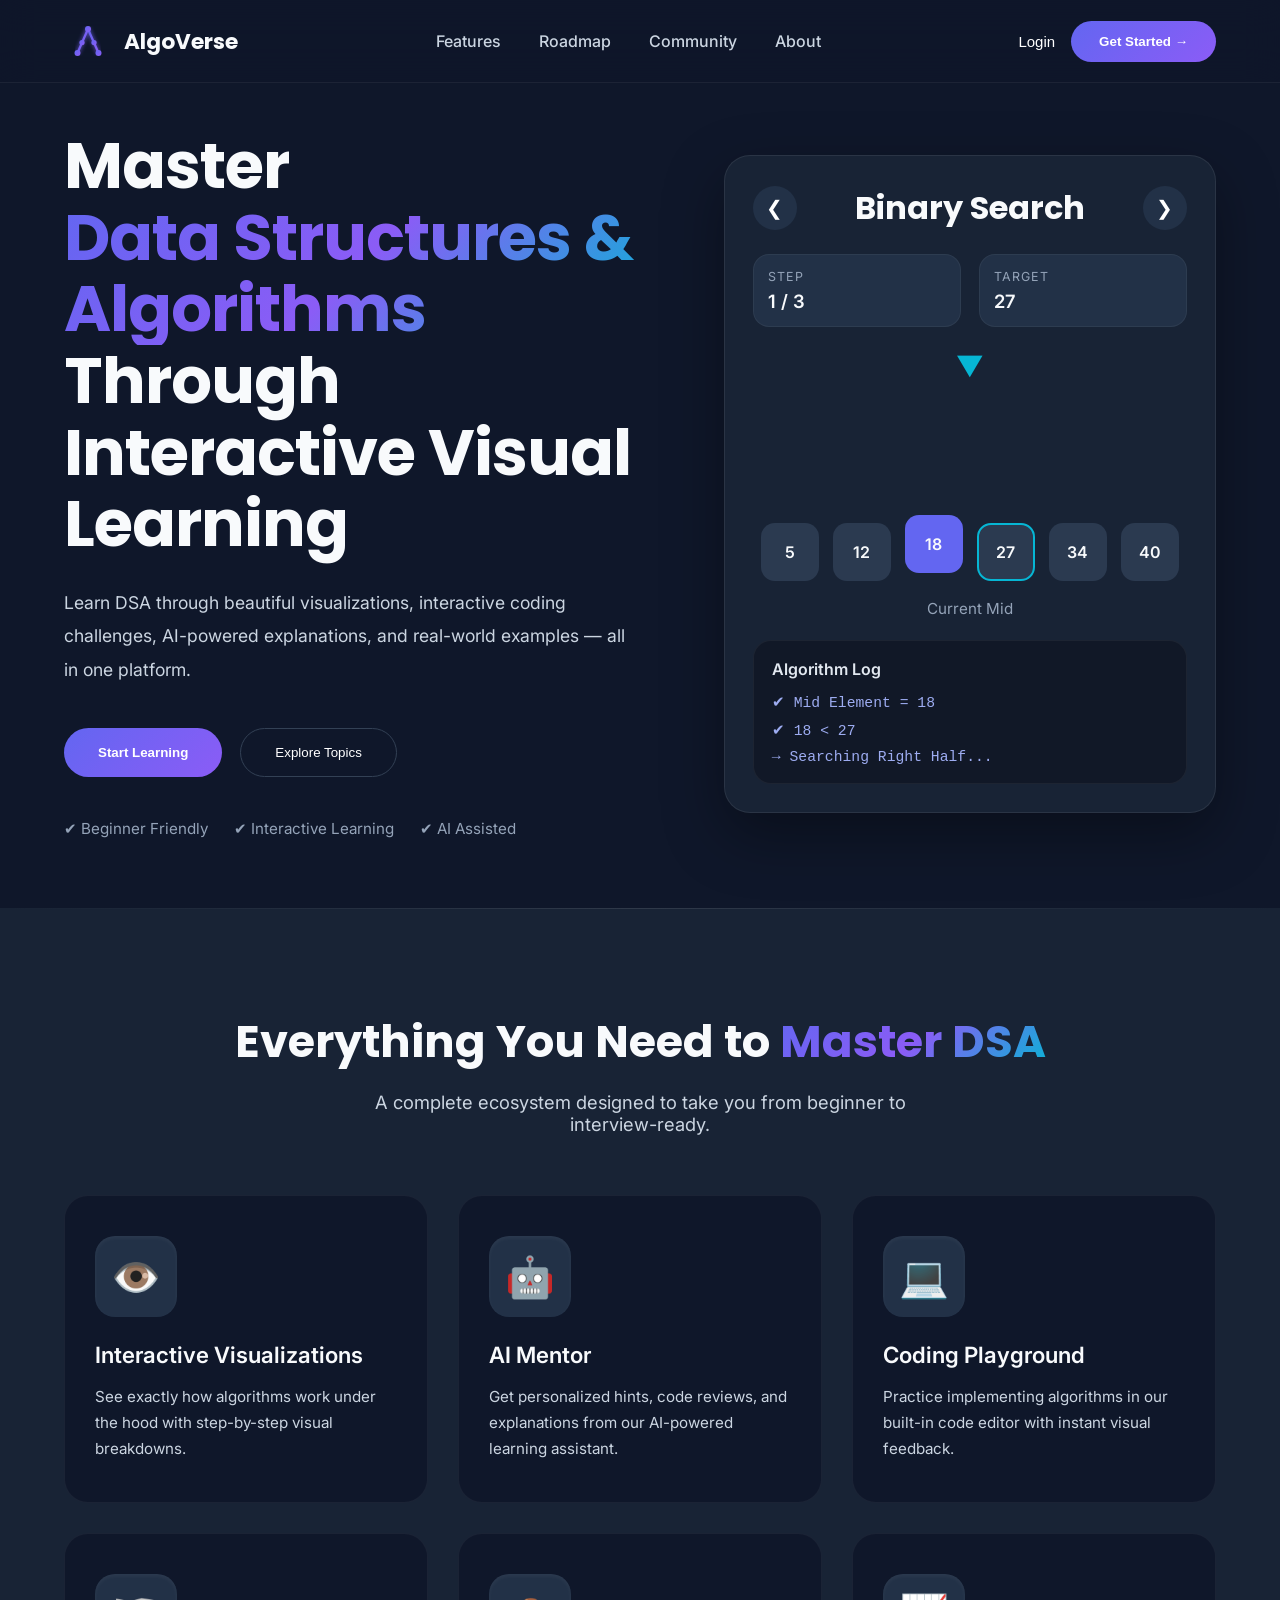
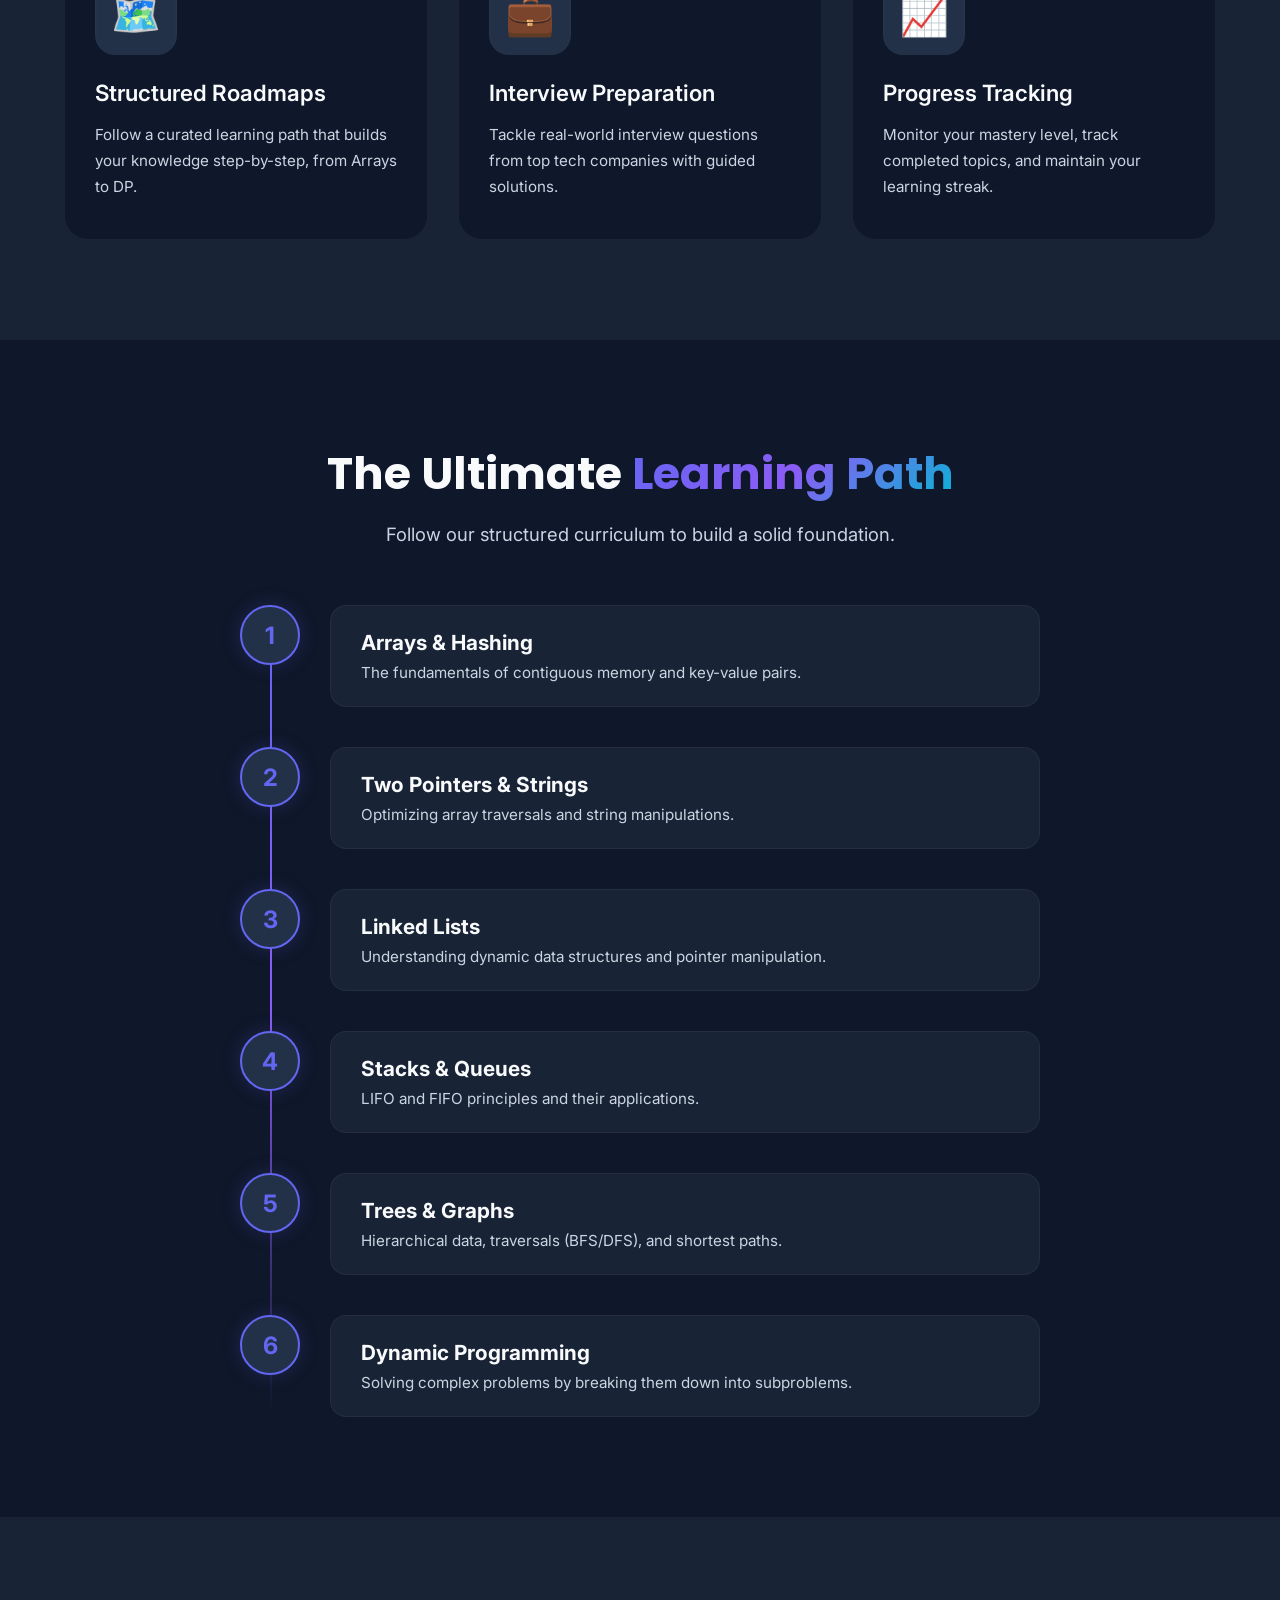
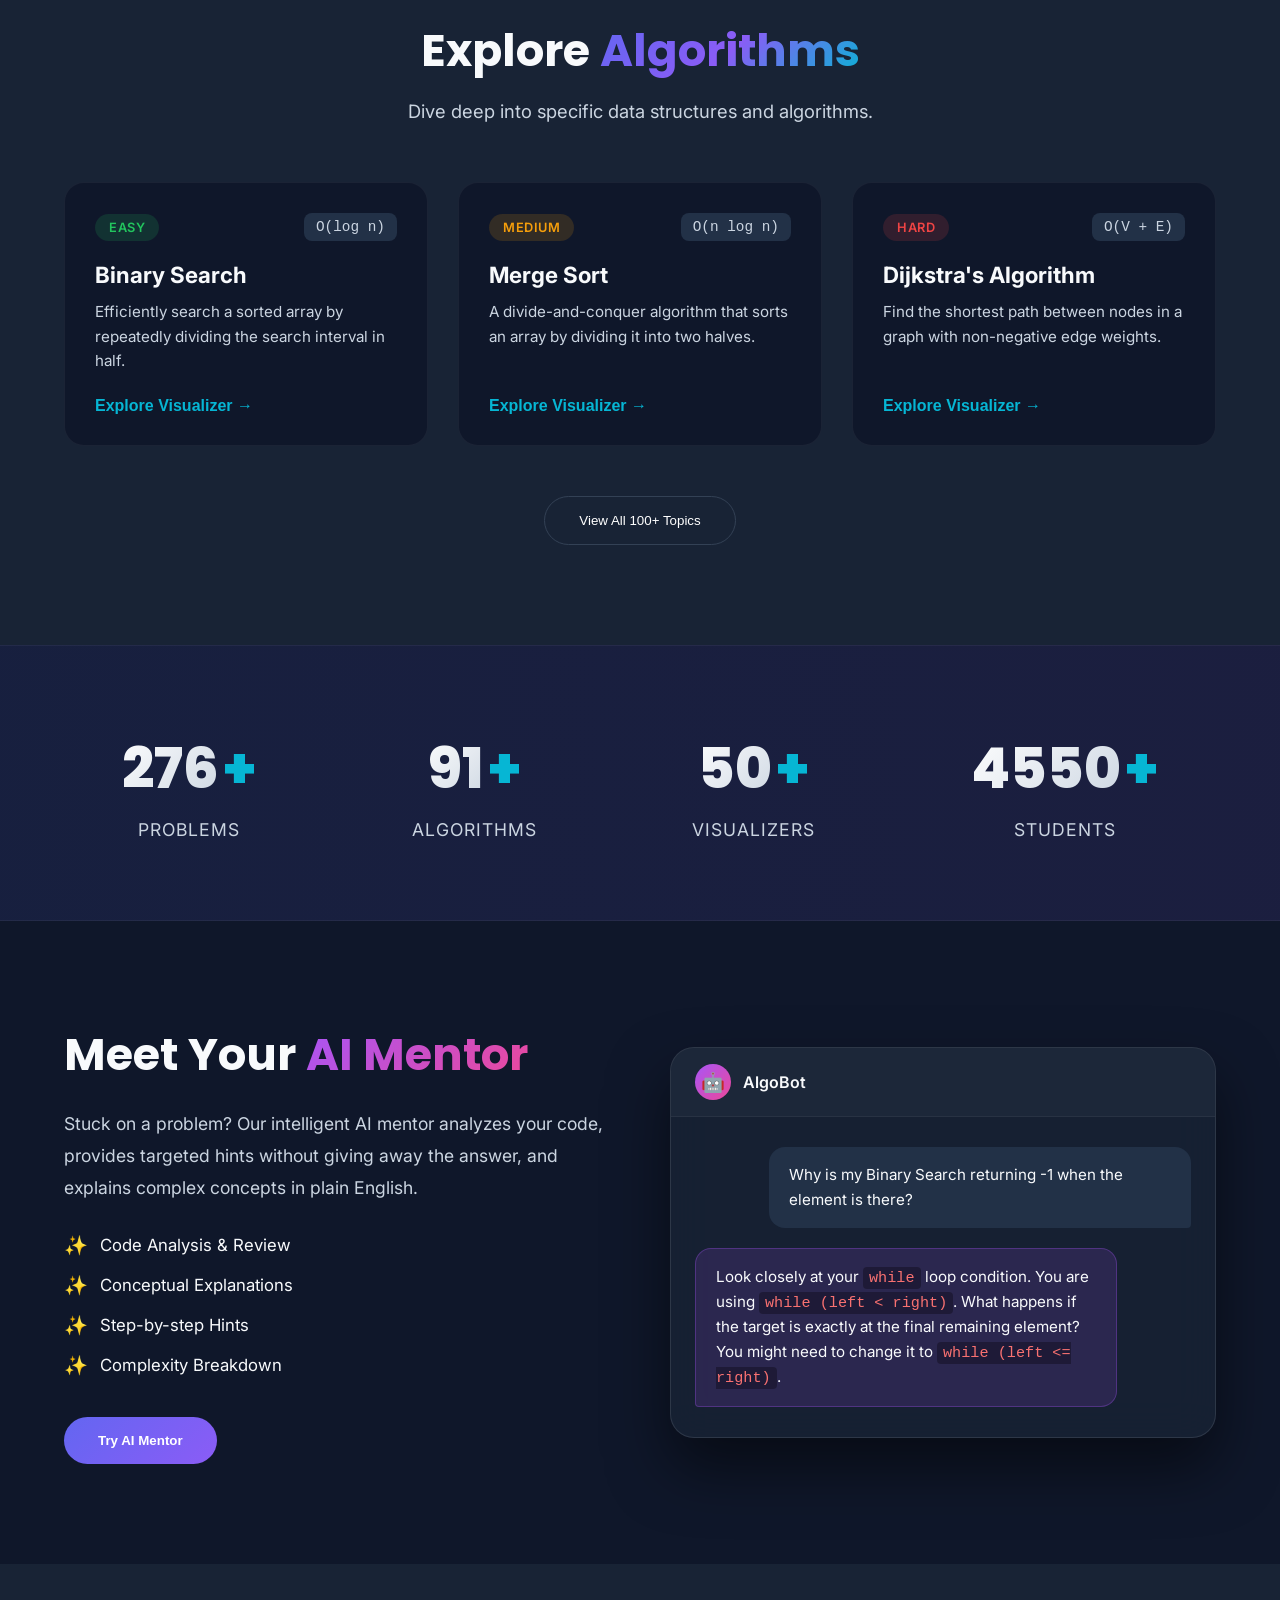
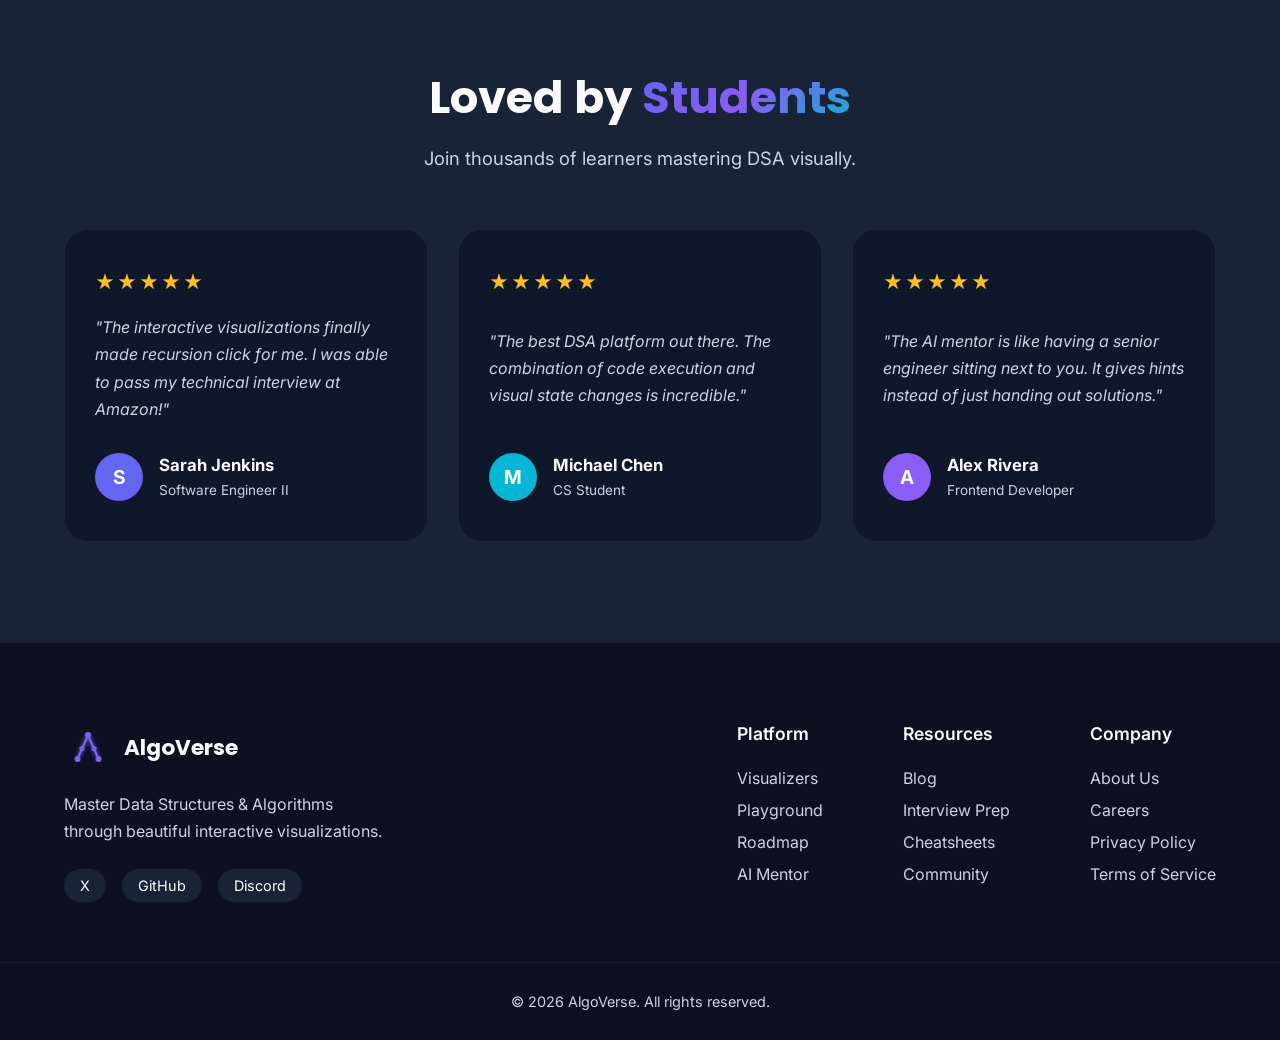
==== commit 79bdc2d5: "Complete Phase 3 and Phase 4: Build coding playground and Node.js backend infrastructure" ====
--- a/frontend/index.html
+++ b/frontend/index.html
@@ -533,7 +533,7 @@
                 <div class="link-column">
                     <h4>Platform</h4>
                     <a href="visualizer.html">Visualizers</a>
-                    <a href="#">Playground</a>
+                    <a href="playground.html">Playground</a>
                     <a href="#">Roadmap</a>
                     <a href="#">AI Mentor</a>
                 </div>
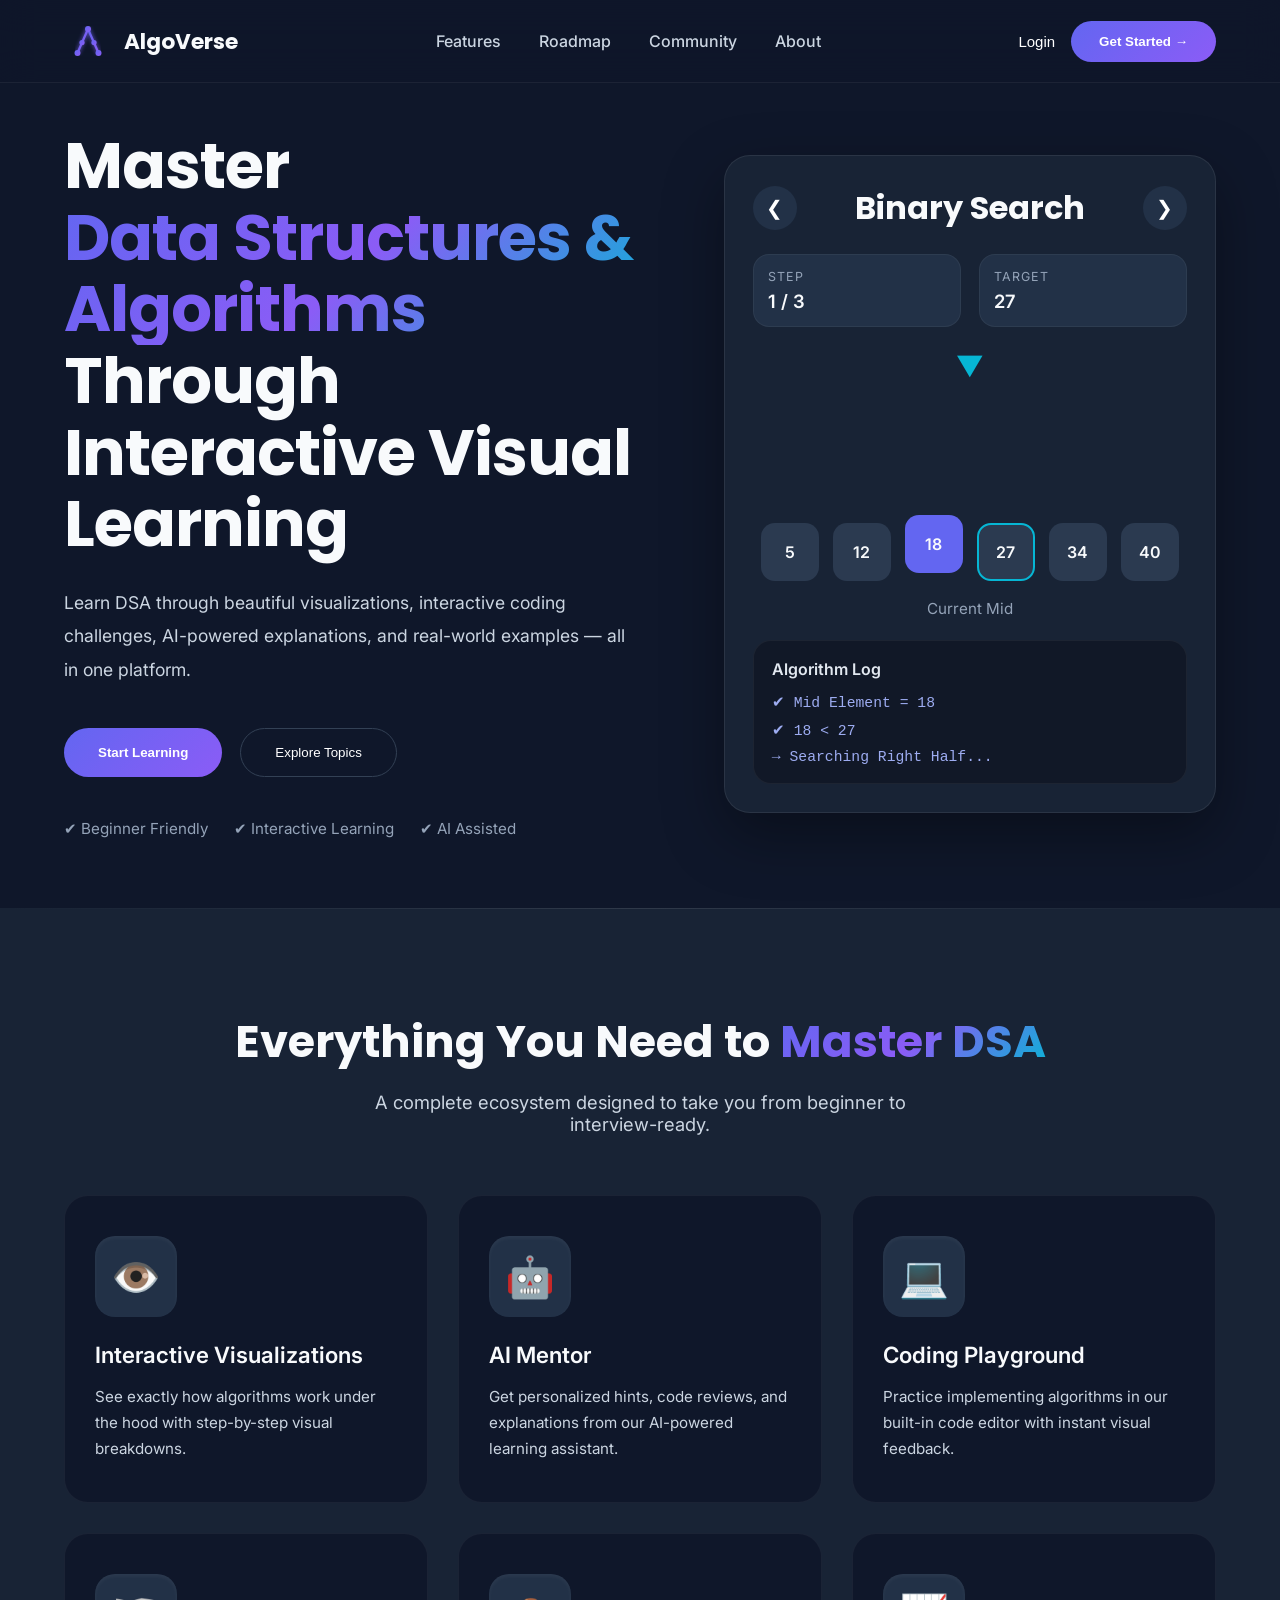
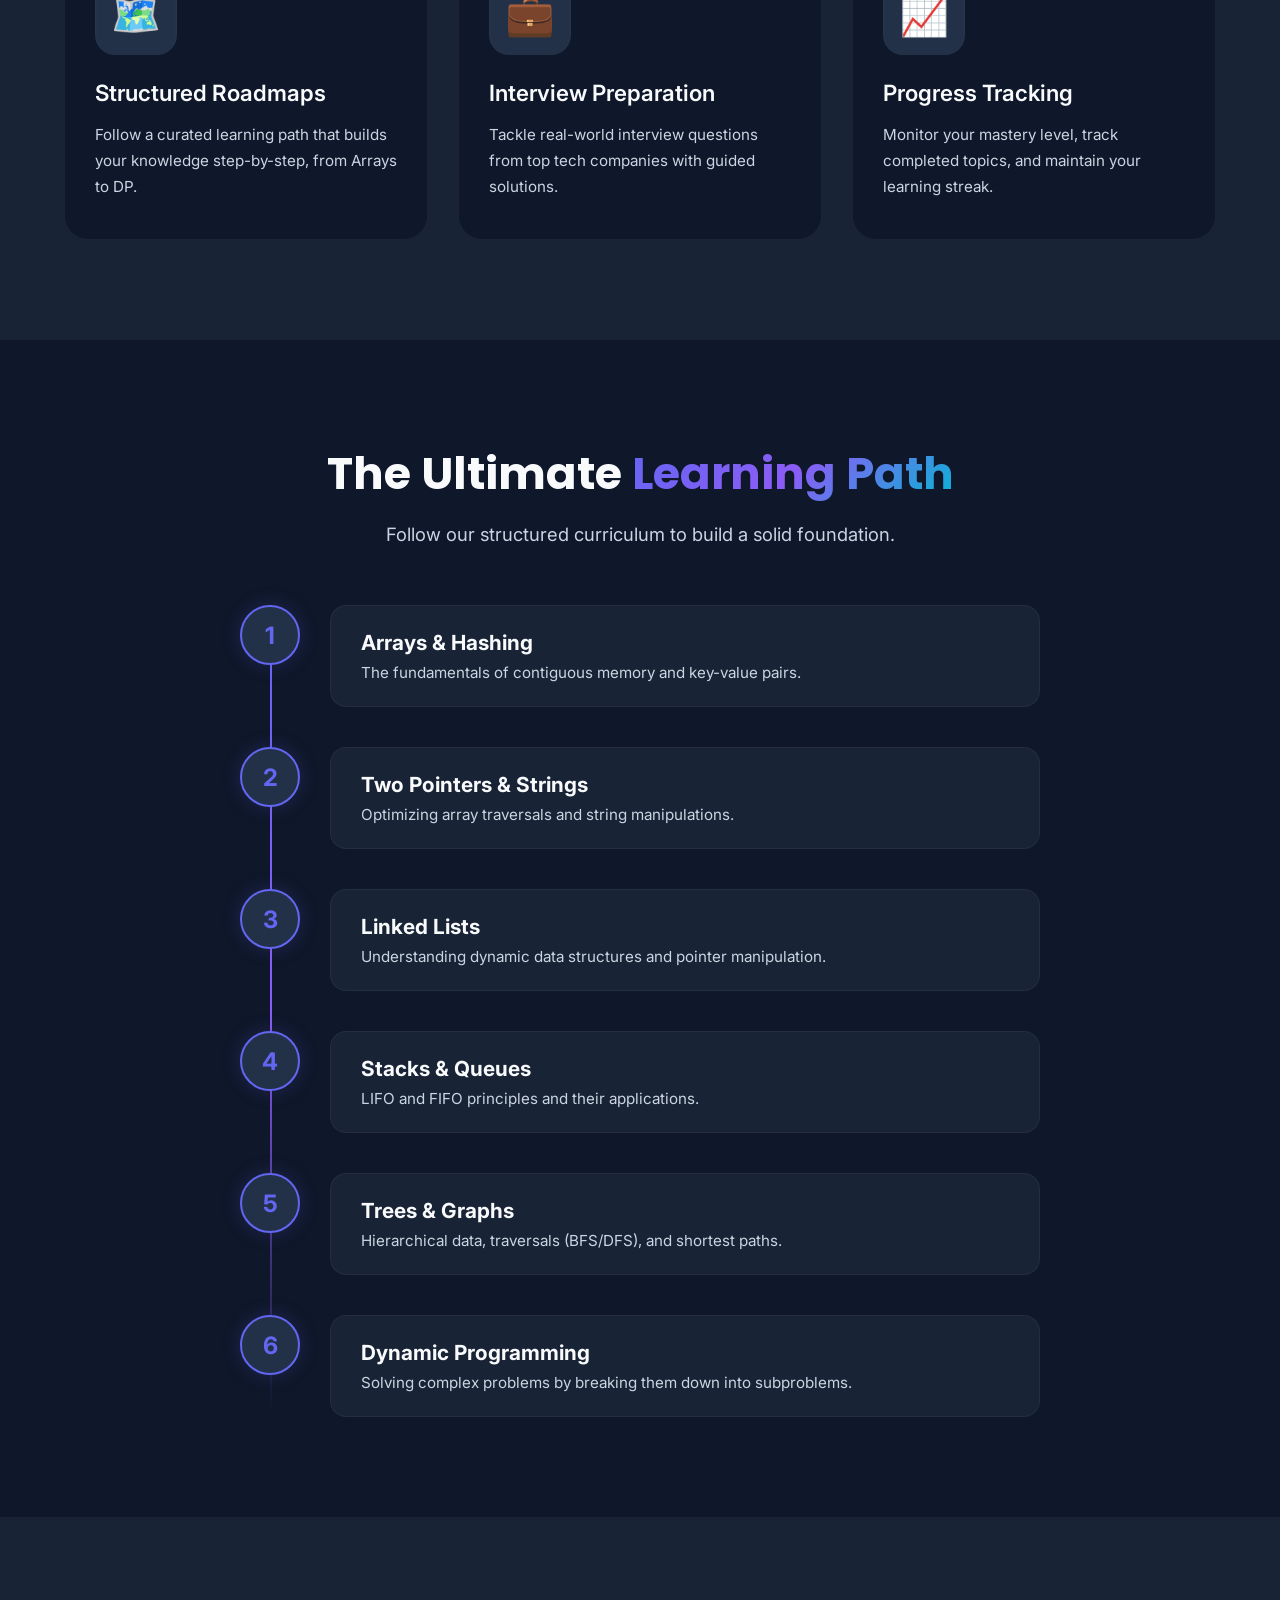
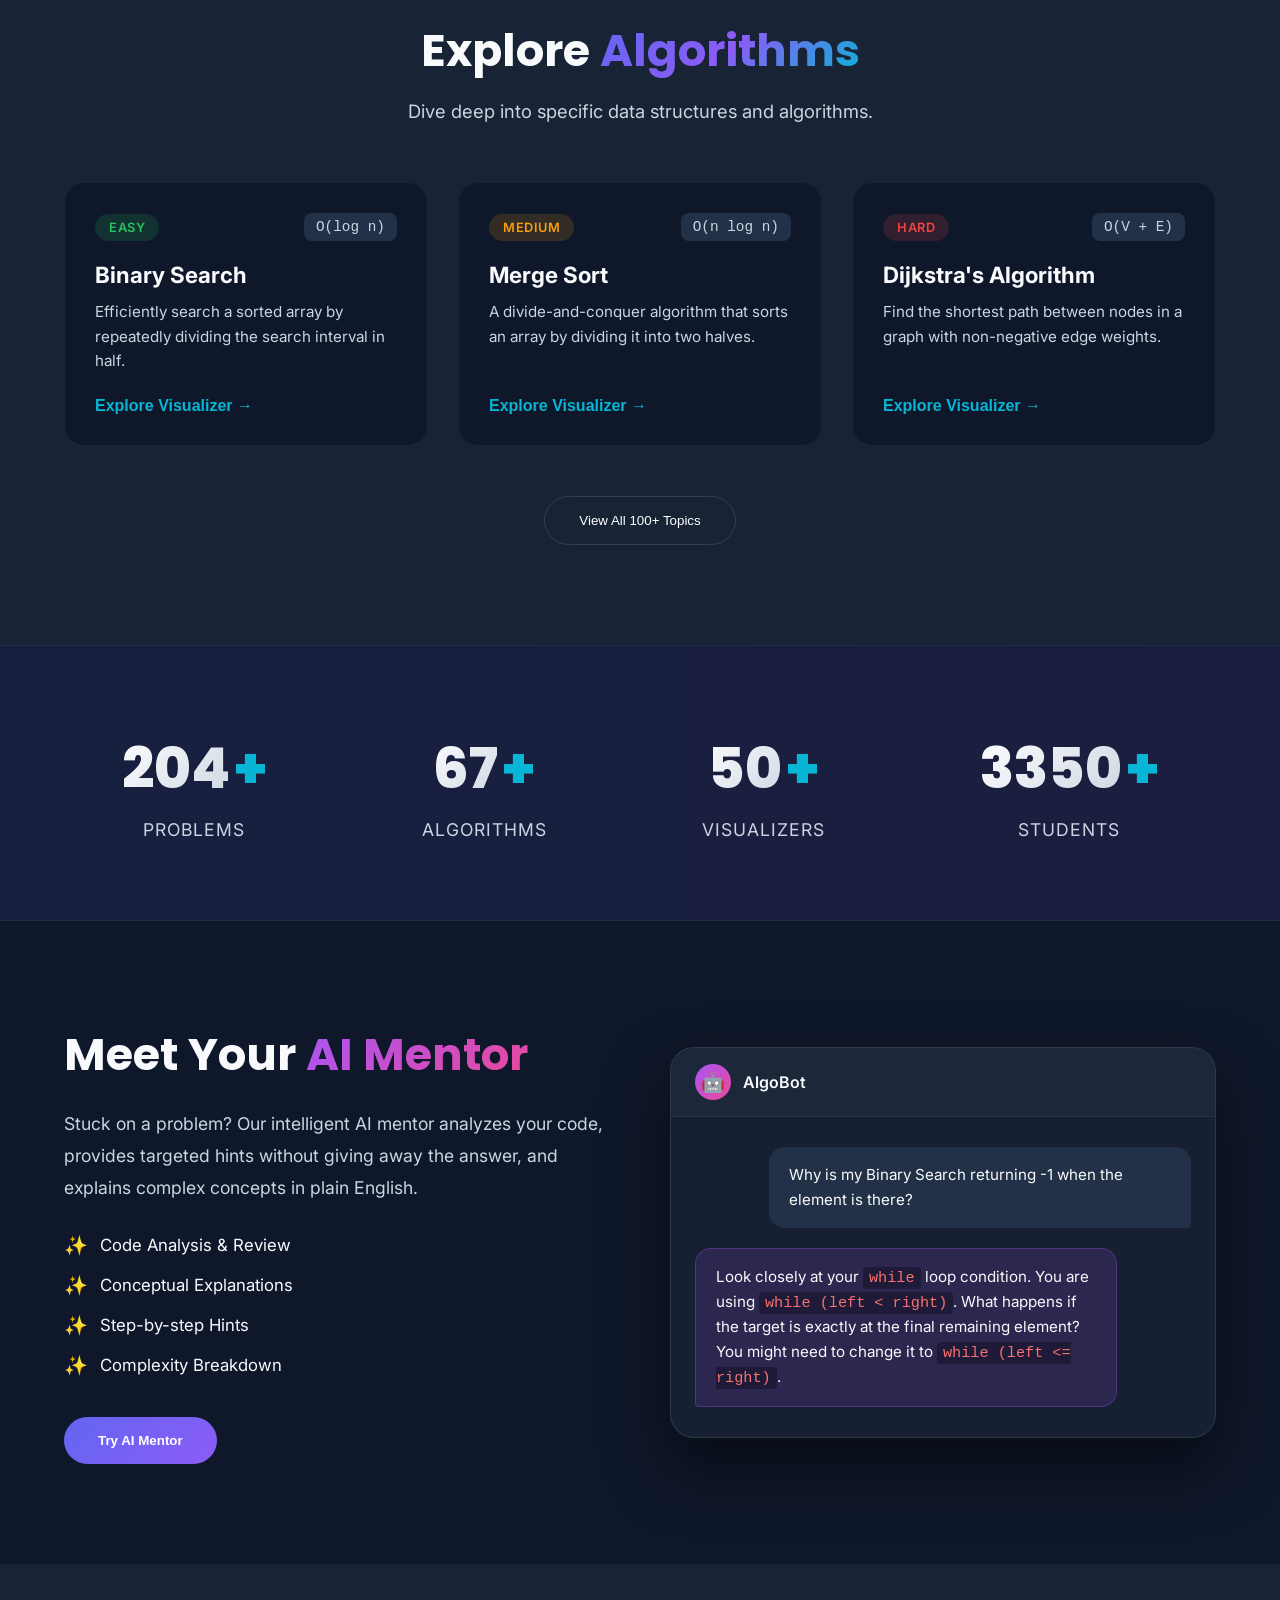
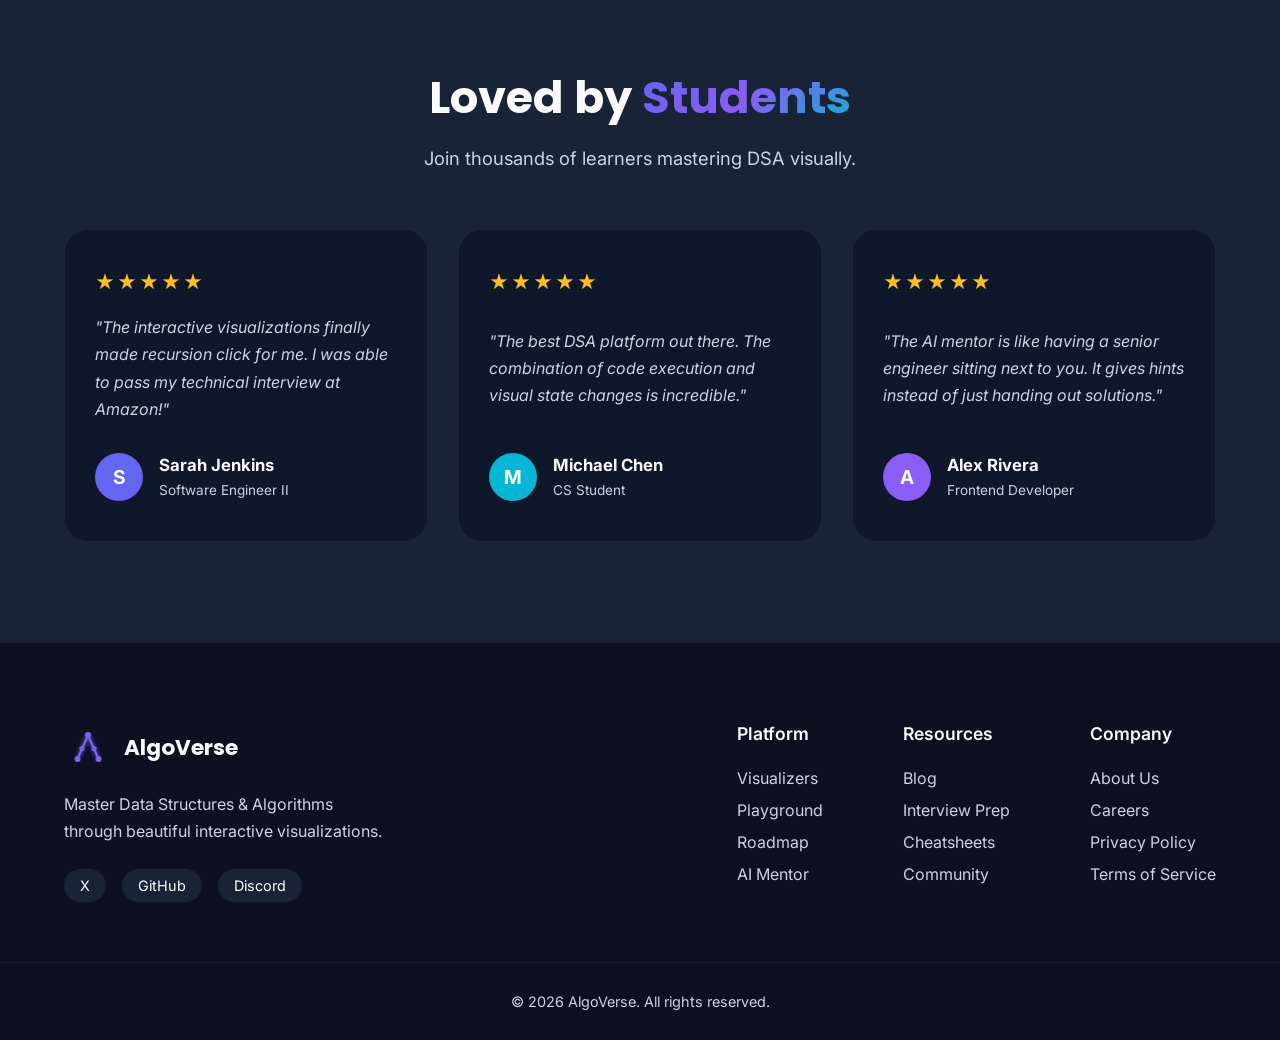
==== commit f38b05df: "Complete Phase 5: Integrate AI Mentor with coding playground and backend API" ====
--- a/frontend/index.html
+++ b/frontend/index.html
@@ -535,7 +535,7 @@
                     <a href="visualizer.html">Visualizers</a>
                     <a href="playground.html">Playground</a>
                     <a href="#">Roadmap</a>
-                    <a href="#">AI Mentor</a>
+                    <a href="playground.html">AI Mentor</a>
                 </div>
                 <div class="link-column">
                     <h4>Resources</h4>
